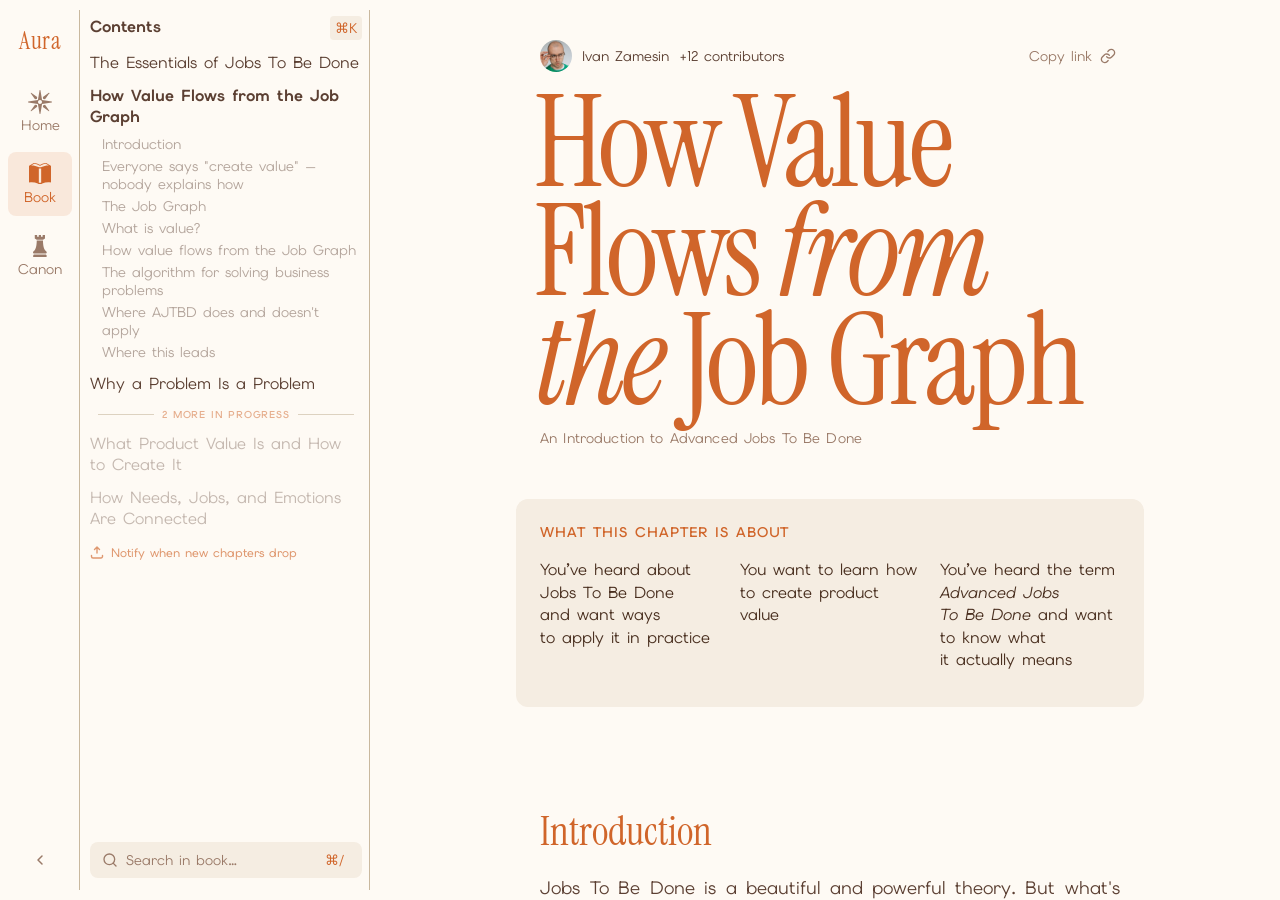
==== aura/index.html @ f75417fb "upd" ====
<!DOCTYPE HTML>
<html lang="en">
<head>
	<meta charset="utf-8">
	<meta name="viewport" content="width=device-width, initial-scale=1.0">
	<link rel="stylesheet" href="main.css">
	<link rel="stylesheet" href="media.css">
	<title>How Value Flows from the Job Graph – AURA</title>
	<meta property="og:type" content="website" />
	<meta property="og:site_name" content="AURA" />
	<meta property="og:title" content="AURA" />
	<meta property="og:image" content="opengraph.png" />
	<link rel="icon" type="image/png" href="favicon.png">
</head>

<body>

<div class="book__wrapper">
	<div id="navbar-mount"></div>
	<div id="contents-mount"></div>

	<div class="chapter">
		<div class="chapter-cover" id="chapter-top">
			<div class="chapter-cover__body">
				<div class="chapter-cover__meta">
					<div class="chapter-cover__author">
						<img src="ivan.jpeg" alt="Ivan Zamesin">
						<span class="author-name">Ivan Zamesin</span>
						<span class="contributors" id="contributors-toggle">+12 contributors</span>
					</div>
					<a class="share">Copy link <svg width="24" height="24" viewBox="0 0 24 24" fill="none" xmlns="http://www.w3.org/2000/svg"><path d="M10 13C10.4295 13.5741 10.9774 14.0491 11.6066 14.3929C12.2357 14.7367 12.9315 14.9411 13.6467 14.9923C14.3618 15.0435 15.0796 14.9403 15.7513 14.6897C16.4231 14.4392 17.0331 14.047 17.54 13.54L20.54 10.54C21.4508 9.59695 21.9548 8.33394 21.9434 7.02296C21.932 5.71198 21.4061 4.45791 20.4791 3.53087C19.5521 2.60383 18.298 2.07799 16.987 2.0666C15.676 2.0552 14.413 2.55918 13.47 3.46997L11.75 5.17997" stroke="currentColor" stroke-width="2" stroke-linecap="round" stroke-linejoin="round"/><path d="M14.0002 11C13.5707 10.4259 13.0228 9.9508 12.3936 9.60704C11.7645 9.26328 11.0687 9.05886 10.3535 9.00765C9.63841 8.95643 8.92061 9.05961 8.24885 9.3102C7.5771 9.56079 6.96709 9.95291 6.4602 10.46L3.4602 13.46C2.54941 14.403 2.04544 15.666 2.05683 16.977C2.06822 18.288 2.59407 19.542 3.52111 20.4691C4.44815 21.3961 5.70221 21.922 7.01319 21.9334C8.32418 21.9447 9.58719 21.4408 10.5302 20.53L12.2402 18.82" stroke="currentColor" stroke-width="2" stroke-linecap="round" stroke-linejoin="round"/></svg></a>
				</div>

				<!-- Блок с авторами -->
				<div class="contributors-block" id="contributors-block">
					<div class="contributor"><img src="icons/av.svg" alt="Contributor"><p>Alex Smith</p></div>
					<div class="contributor"><img src="icons/av.svg" alt="Contributor"><p>Maria Garcia</p></div>
					<div class="contributor"><img src="icons/av.svg" alt="Contributor"><p>John Chen</p></div>
					<div class="contributor"><img src="icons/av.svg" alt="Contributor"><p>Elena Volkov</p></div>
					<div class="contributor"><img src="icons/av.svg" alt="Contributor"><p>Sara Johnson</p></div>
					<div class="contributor"><img src="icons/av.svg" alt="Contributor"><p>Marco Rossi</p></div>
					<div class="contributor"><img src="icons/av.svg" alt="Contributor"><p>Yuki Tanaka</p></div>
					<div class="contributor"><img src="icons/av.svg" alt="Contributor"><p>Emma Wilson</p></div>
					<div class="contributor"><img src="icons/av.svg" alt="Contributor"><p>Lucas Silva</p></div>
					<div class="contributor"><img src="icons/av.svg" alt="Contributor"><p>Sophia Mueller</p></div>
					<div class="contributor"><img src="icons/av.svg" alt="Contributor"><p>James Park</p></div>
					<div class="contributor"><img src="icons/av.svg" alt="Contributor"><p>Lisa Anderson</p></div>
				</div>

				<div class="chapter-cover__titles">
					<h2>How Value Flows <em>from</em> <em>the</em> Job Graph</h2>
					<p class="chapter-cover__kicker">An Introduction to Advanced Jobs To Be Done</p>
				</div>

				<div class="chapter-cover__about">
					<p class="chapter-cover__about-label">What this chapter is about</p>
					<ul>
						<li>You’ve heard about Jobs To Be Done and want ways to apply it in practice</li>
						<li>You want to learn how to create product value</li>
						<li>You’ve heard the term <em>Advanced Jobs To Be Done</em> and want to know what it actually means</li>
					</ul>
				</div>
			</div>

		</div>

		<div class="text-column" id="introduction">
			<h3>Introduction</h3>

			<p>Jobs To Be Done is a beautiful and powerful theory. But what's the point of theory if it doesn't help you make better decisions?</p>

			<p>The goal of Advanced Jobs To Be Done (AJTBD) is to give you <strong>algorithms</strong> for solving the business problems product teams actually face — and to answer the questions that come up when you launch and grow a product.</p>

			<p>AJTBD is a practical extension of JTBD. To get from "JTBD is a beautiful idea" to "JTBD that solves business problems," I spent five years searching for answers to <em>what is product value, and how do you create it?</em> and <em>how do you make strategic decisions?</em> I had to connect needs to goals to emotions, account for the brain's predictive function, develop a methodology for interviews and research, and tie all of it back to the problems a product team needs to solve every week.</p>

			<p>In this chapter you'll meet the foundational principles of AJTBD. You'll learn that <strong>product value is the ability to perform a customer's Jobs more energy-efficiently</strong>; you'll meet a new unit of analysis — the <strong>Job Graph</strong>; you'll see how the Job Graph generates algorithms for solving business problems; and you'll see where AJTBD does and doesn't apply.</p>
		</div>

		<div class="text-column" id="everyone-says">
			<h3>Everyone says "create value" — nobody explains how</h3>

			<p>In the previous chapter we established that <span class="medium">a Job is the root cause of any human action or purchase</span>, and that Jobs are the <em>expected outcomes</em> the brain formulates to satisfy needs. So in segmentation, and in any product decision, we have to account for the customer's Jobs.</p>

			<p>But knowing the Jobs isn't enough. We have to offer the customer something that makes them choose our product over a competitor's.</p>

			<p>Needs are the root cause of all action, but most people don't consciously notice them. The brain formulates goals to satisfy needs, and the goals are at least somewhat conscious. <code>Goals = Jobs in AJTBD.</code> But we still don't know how to make the customer pick <em>our</em> product. Presumably, <strong>value</strong> plays an important role in that choice.</p>

			<p>But the overwhelming majority of product builders have no operational understanding of how to create value, and that creates a low-grade frustration around the whole question.</p>

			<p>Most people don't actually know the cause-and-effect chain that leads to a purchase. <strong>AJTBD describes that chain end-to-end and gives an algorithm for creating value.</strong></p>

			<blockquote class="skeptic">
				<p>Hold on. 'Create value' is the most overused phrase in product. Every PM book repeats it like a mantra and then describes nothing. Why should I believe AJTBD has a real answer?</p>
			</blockquote>

			<p>Fair. The proof is in the algorithm — by the end of this chapter you'll have one. If it doesn't help you make a single concrete decision differently than you would today, throw the book at the wall.</p>
		</div>

		<div class="text-column" id="job-graph">
			<h3>The Job Graph</h3>

			<p class="medium">The Job Graph is the hierarchy of Jobs a person performs in order to satisfy their needs.</p>

			<p>The Job Graph is the second unit of analysis in AJTBD (the first is the Job itself) and it is one of the main differences from classical JTBD.</p>

			<p>A quick note: "graph" is a math term, not a noble title.</p>

			<p>From understanding and reshaping the Job Graph, you derive value, product strategy, and the algorithms for solving business problems: which segment to launch a new product into, how to grow conversion to payment, how to retain and reactivate customers, how to grow average revenue per user, how to escape direct competition, how to build disruptive products, and so on.</p>

			<p>If you take any sufficiently complex Job, you'll find that to perform it — if the person decides to do everything themselves — they have to perform a number of <em>sub-Jobs</em>. They can't <em>not</em> choose where to fly, buy tickets, book a hotel, and actually take the trip. AJTBD calls these "Jobs at a lower level." They're performed <em>in order to</em> perform a "Job at a higher level."</p>

			<p>The Job Graph can have many levels of nesting.</p>

			<p>I use the term "graph" because Jobs often have many-to-many relationships. The Job <em>"hire a competent leader"</em> may be performed by a CEO in order to perform several higher-level Jobs at once: <em>"keep my strong people"</em>, <em>"grow sales"</em>, and <em>"take some load off me."</em></p>

			<p>A real customer's Job Graph is determined by two things:</p>

			<ol>
				<li>The structure of the Job Graph that the <em>creators of the solution</em> baked into it.</li>
				<li>The customer's <em>choice</em> of which solution to use to perform the Job.</li>
			</ol>

			<p>These two principles of how Job Graphs form are what value and strategy flow from. We'll come back to them throughout this chapter.</p>

			<p>If for the same Job <em>"have a relaxing beach vacation"</em> the customer had picked the solution <em>"tour operator"</em> instead of <em>"do everything myself"</em>, they would have to perform a completely different set of lower-level Jobs.</p>

			<p>If you tried to map the graph of <em>all</em> the Jobs of one person, you'd lose count after a few hundred. But — good news — <strong>you don't need to know the full Job Graph of a person, and you certainly don't need the full graph of all people.</strong> At any given moment, to solve your specific business problem, you only need a small slice of the graph.</p>

			<p>AJTBD gives an algorithm for figuring out <em>which</em> slice to study for which business problem.</p>

			<p>Suppose you're building a new residential development for a real-estate developer. It makes no sense to study every Job of every person on Earth. From the entire Job Graph, what's actually valuable is the <strong>critical sequence</strong> of Jobs around buying, renovating, and moving into an apartment — for your focus segments only.</p>
		</div>

		<div class="text-column" id="what-is-value">
			<h3>What is value?</h3>

			<p><em>"What is product value, and how do I create it?"</em> is one of the most important questions any product builder must be able to answer. Two years ago I realized I didn't have a good answer — and that the books I'd read on product management, economics, and behavioral psychology didn't either. So I had to do my own research.</p>

			<p>Economics textbooks claim that <code>value = benefit – cost</code>.</p>

			<blockquote class="science">
			  <p>"The brain's primary job is to predict and manage the body's metabolic resources. Perception, emotion, and action are all consequences of that predictive energy management."</p>
			  <p class="science-name">Lisa Feldman Barrett, Seven and a Half Lessons About the Brain, 2020.</p>
			</blockquote>

			<p>If Barrett is right, the brain is, above all else, a <strong>resource manager</strong>. It manages water, oxygen, glucose, fats, minerals, neurotransmitters — and it manages them like an investor: it spends X units of energy now in expectation of getting 3X in return — for instance:</p>

			<div class="flow" role="figure" aria-label="Investment to return flow">
			  <div class="flow-step">
			    <span class="flow-label">Investment</span>
			    <span>I'll figure out Advanced Jobs To Be Done</span>
			  </div>
			  <div class="flow-arrow" aria-hidden="true">→</div>
			  <div class="flow-step">
			    <span class="flow-label">Payoff</span>
			    <span>I'll solve harder problems and earn a promotion</span>
			  </div>
			  <div class="flow-arrow" aria-hidden="true">→</div>
			  <div class="flow-step">
			    <span class="flow-label">Return</span>
			    <span>I'll feel financially safer and live better</span>
			  </div>
			</div>

			<p>The brain spends energy in order to <strong>satisfy needs and perform the Jobs it has set itself</strong>.</p>

			<p>So suppose a person has a Job — a goal the brain has formulated to satisfy a need. They learn about the solutions available for performing that Job. <strong>If we are among those solutions, and if we look like the best investment — the most energy-efficient choice — they will pick us over the competition.</strong></p>

			<p><strong>Value is performing the customer's Jobs more energy-efficiently than the alternatives.</strong></p>

			<p>In other words, <em>"value"</em> is the proposition: we will perform your Job for fewer of your resources (money, time, effort) and deliver more in return (the Job done better, or more Jobs done, or your needs more fully met, or you feeling calmer, more satisfied, more delighted) — better than the competition.</p>

			<p>But the formula <code>value = benefit – cost</code> doesn't explain two important phenomena: <strong>the existence of "problems"</strong> and <strong>the surprise we feel when something is genuinely valuable.</strong></p>

			<p>Suppose a CMO performs the Job <em>"bring in leads at target cost and conversion"</em> using the solution <em>"marketing agency X"</em>. They've worked together for years and never thought twice about it. Recently, though, the leads have started to drop in quality. When the CMO notices, they're surprised (<em>there were no problems for years</em>) and angry (<em>I have targets to hit</em>). That's a <em>"problem."</em> The CMO is getting less value because they're paying the same money for less benefit.</p>

			<p>But a problem is more than just less value. <strong>A problem is a signal that the brain's predictive model was wrong.</strong> Our brains constantly <em>predict first, then simulate, then compare the prediction to actual sensory information</em>. A problem is the gap between what the brain expected and what actually happened.</p>

			<p>A thesis we'll come back to repeatedly: <strong>expectations (often unconscious) play a critical role in how the brain assesses the value of a particular solution.</strong></p>

			<p>I believe the formula for value must account for expectations. I just don't yet know how to formalize that.</p>
		</div>

		<div class="text-column" id="value-flows">
			<h3>How value flows from the Job Graph</h3>

			<p>Knowing that <code>value = "performing Jobs more energy-efficiently"</code> doesn't, by itself, do anything for you. You need a <strong>repeatable algorithm</strong> for creating value.</p>

			<p><strong>If you overlay the brain's drive toward energy-efficiency onto the Job Graph, it turns out that ABSOLUTELY EVERY successful product decision ever made can be explained as the optimization of a Job Graph.</strong></p>

			<p><strong>Even simpler: value is created by transforming and simplifying the Job Graph.</strong></p>

			<p>The example below tells one story — <em>how American gas stations slowly evolved from "a place to fill up" into "a place to refuel a road trip."</em> Each frame is one mechanic of value creation applied on top of the previous Job Graph.</p>

			<div class="scroll-section" id="scrollSection">
			  <div class="scroll-images" id="imagePanel">
			    <div class="scroll-image active" data-index="0">
			      <img src="img/5_1.png">
			      <div class="img-label">Aviasales competes on finding tickets, not selling them.</div>
			    </div>
			    <div class="scroll-image" data-index="1">
			       <img src="img/5_2.png">
			      <div class="img-label">Domklik becomes a lead funnel for mortgages</div>
			    </div>
			    <div class="scroll-image" data-index="2">
			       <img src="img/5_3.png">
			      <div class="img-label">LiFT kills lower-level Jobs for executives and serves the higher Job "run my personal brand."</div>
			    </div>
			    <div class="scroll-image" data-index="3">
			       <img src="img/5_4.png">
			      <div class="img-label">Yandex Taxi expands from Economy upward, each new tier a neighboring segment whose Job Graph differs in a few lower-level Jobs.</div>
			    </div>
			  			    <div class="scroll-image--mobile active" data-index="0">
			      <img src="img/5_1.png" alt="">
			    </div>
			    <div class="scroll-image--mobile" data-index="1">
			      <img src="img/5_2.png" alt="">
			    </div>
			    <div class="scroll-image--mobile" data-index="2">
			      <img src="img/5_3.png" alt="">
			    </div>
			    <div class="scroll-image--mobile" data-index="3">
			      <img src="img/5_4.png" alt="">
			    </div>
			  </div>

			  <div class="scroll-cards" id="cardsPanel">
			    <div class="scroll-card" data-img="0">
			      <div class="card-inner">
			        <p class="card-body">Aviasales (the Russian flight-search aggregator; closest US analog: <strong>Kayak / Skyscanner</strong>) doesn't compete with sites that <em>sell</em> tickets. It performs the <em>previous</em> Job: <em>"find the cheapest, most convenient tickets."</em> Its business model lets it find cheaper tickets and offer wider supply than any individual ticket-selling site can.</p>
			      </div>
			    </div>
			    <div class="scroll-card" data-img="1">
			      <div class="card-inner">
			        <p class="card-body"><strong>Sberbank</strong> (the Russian Chase-equivalent in scale; US analog: <strong>Chase / Wells Fargo</strong>) launched <strong>Domklik</strong> as a solution for the <em>previous</em> Jobs of people who buy apartments. Because some buyers now run mortgage calculations, search for apartments, and submit loan applications inside Domklik, Sberbank effectively built a lead funnel into its core mortgage product.</p>
			      </div>
			    </div>
			    <div class="scroll-card" data-img="2">
			      <div class="card-inner">
			        <p class="card-body"><strong>Anastasia Gusenstova</strong>, founder of LiFT — a personal-brand consultancy in Russia (think <strong>a high-touch version of Brand Builders Group or Wasserman</strong>) — found a segment of senior executives willing to pay 450,000 rubles/month (~$5,000) for personal-brand work, where the <em>core value</em> is "do everything for me." Instead of offering a list of services, LiFT killed most of the lower-level Jobs and effectively climbed to the higher-level Job for these executives: <em>"run my personal brand."</em></p>
			      </div>
			    </div>
			    <div class="scroll-card" data-img="3">
			      <div class="card-inner">
			        <p class="card-body"><strong>Yandex Taxi</strong> (Russia's Uber) started with the <em>Economy</em> tier for less affluent, less demanding customers. Over time it added neighboring segments — higher income, higher comfort and status requirements — by introducing tiers all the way up to <em>Business</em> and <em>Elite</em>. Each addition is a slide into a neighboring segment whose Job Graph differs from the previous one in just a few lower-level Jobs.</p>
			      </div>
			    </div>
			  </div>
			</div>

			<p>Imagine our hero is driving from New York to Boston. They didn't sleep well and want a coffee to stay alert. They want a full tank so they don't have to think about fuel for the next seven hours of driving. These are lower-level Jobs in service of the higher-level Job <em>"get to Boston safely."</em></p>

			<p>They pull into their usual Shell station. Their brain has automatically and unconsciously predicted the value, the cost, the benefit, the sub-Jobs they'll have to perform.</p>

			<p>Pull in. <strong>There's no fuel.</strong> That's a <em>"problem."</em></p>

			<p>Let's break down what a "problem" actually is:</p>

			<ol>
			  <li>The Job isn't getting done, and the person feels negative emotions because they spent time and effort and got nothing.</li>
			  <li>They feel a <strong>dopamine dip</strong> because their predictive model was wrong.</li>
			  <li>They now have to perform <strong>extra Jobs</strong> to complete the higher-level Job. I call these <em>"Tax Jobs."</em></li>
			</ol>

			<p>The first value mechanic I want to introduce is <strong>"fix problems."</strong> We all intuitively understand this one, but now you can see <em>why</em> it's valuable: fixing a problem removes the negative emotions caused by an unfinished Job, removes the dopamine dip, and removes the Tax Jobs the customer would otherwise have to perform.</p>

			<p>Now let's understand why coffee shops appeared at gas stations. Our hero wants both fuel and coffee. With the old solutions, they had to drive to two different places.</p>

			<p>But if you find a way to make <strong>two of a person's Jobs</strong> be performed for <strong>less total investment</strong>, the person may consider your solution as an alternative to the two old ones. We're summing the benefits and reducing the cost across both Jobs.</p>

			<p>Now meet the mechanic behind <em>"simplifying"</em> a product. If you find a way to perform the same higher-level Job with <strong>fewer lower-level Jobs</strong> — that is, you "kill" some Jobs — then when the person discovers and tries the new simplified solution, they'll be <strong>pleasantly surprised</strong>. Their predictive model returns a <em>positive prediction error</em>: they thought it would be straightforward, and it turned out easier. Positive emotions plus a dopamine spike give you a satisfaction lift and an increase in the probability they'll use your product again.</p>

			<p>As you can see, a <em>problem</em> is directly tied to the Job Graph, the brain's predictive model, and the emotions that signal an important Job is unfinished or being done badly.</p>

			<p><strong>"Simpler", "easier", "more convenient" — these are ALWAYS the killing of Jobs.</strong></p>

			<p>This gives us the following algorithm for creating value:</p>

			<div class="flow flow--algorithm" role="figure" aria-label="Algorithm for creating value">
			  <div class="flow-step">
			    <span class="flow-label">Step 1</span>
			    <span><strong>Study the Job Graphs</strong> of your focus segments with their current solutions — including the problems they hit and the expectations they hold.</span>
			  </div>
			  <div class="flow-arrow" aria-hidden="true">→</div>
			  <div class="flow-step">
			    <span class="flow-label">Step 2</span>
			    <span><strong>Generate hypotheses</strong> for which value mechanics you can apply on top of those graphs.</span>
			  </div>
			  <div class="flow-arrow" aria-hidden="true">→</div>
			  <div class="flow-step flow-step--ranked">
			    <span class="flow-label">Step 3</span>
			    <span><strong>Rank those mechanics</strong> by:</span>
			    <ul class="flow-sublist">
			      <li>higher levels in the graph</li>
			      <li>Jobs in the critical sequence</li>
			      <li>Jobs in the critical sequence that are performed worst, or where you see the largest customer drop-off</li>
			    </ul>
			  </div>
			</div>

			<p>I currently see more than 20 mechanics for value creation, including:</p>

			<p><strong>Base mechanics:</strong></p>

			<ul>
			  <li>Start performing a Job that wasn't being performed at all</li>
			  <li>Fix problems</li>
			  <li>Perform more Jobs with one solution</li>
			  <li>Kill Jobs</li>
			  <li>Reduce delays between performing Jobs</li>
			  <li>Lower the cost without killing the Job (cheaper)</li>
			</ul>

			<p><strong>Composite mechanics:</strong></p>

			<ul>
			  <li>Climb to the next-higher Job</li>
			  <li>Take the Job off the person entirely</li>
			  <li>Split the benefit and deliver part of it earlier</li>
			  <li>And many others</li>
			</ul>

			<p><strong>The master mechanic of value creation is killing Jobs — it sits at the root of many (if not all) of the others.</strong></p>

			<p>Of course, value also includes "make it cheaper" or "give more benefit." Those are mechanics too.</p>

			<p>The baseline quality is: <strong>hit the brain's prediction of the graph, the costs, and the benefits.</strong></p>

			<p>If the resulting Job Graph the person walks through is <em>simpler</em>, the investment <em>smaller</em>, the benefit <em>larger</em> relative to expectations — they say <em>"wow"</em>, feel positive emotions, and the brain rewards itself with dopamine.</p>

			<p>If the resulting graph is <em>more complex</em>, the investment <em>larger</em>, the benefit <em>smaller</em> relative to expectations — they feel negative emotions, call it a <em>"bad experience"</em>, and feel a dopamine dip below baseline, which is unpleasant.</p>

			<blockquote class="skeptic">
			  <p>OK but isn't this just 'understand your customer and make their life easier'? Every UX person already says that. What's actually new here?</p>
			</blockquote>

			<p>What's new is the <em>unit of analysis</em>. UX talks about <strong>flows and screens</strong>; AJTBD talks about <strong>Jobs and graphs</strong>. A flow is a recording of one person doing one thing on one product. A graph is the <em>space</em> of Jobs across solutions, in which your product is one node and your competitors are others. You can't see the move <em>"climb a level"</em> on a flow — there's no level in a flow, just steps. You can only see it on a graph. Most of the strategic moves in this book are invisible on a flow.</p>
		</div>

		<div class="text-column" id="algorithm">
			<h3>The algorithm for solving business problems</h3>

			<p>Business problems are solved by an algorithm of <strong>applying value mechanics to the Job Graphs of specific segments</strong>. The algorithm is closely related to the value-creation algorithm above.</p>

			<p>The same energy-optimization principle, <strong>applied at higher levels of the graph</strong> and <strong>across segments grouped by higher-level Jobs</strong>, gives us strategic decisions.</p>

			<p>Have you ever thought about what, exactly, you find in <em>discovery</em>?</p>

			<p>You find <strong>opportunities to create value for customers</strong> while simultaneously <strong>solving your own business problems</strong>, for <strong>segments of people grouped by their Jobs</strong>, by applying <strong>one of the mechanics</strong> on top of their Job Graphs.</p>

			<p>Qualitative (customer-development) and quantitative methods are tools to gather information about Job-based segments and their graphs — and the opportunities to apply mechanics on them.</p>

			<p>Different business problems call for different mechanics. I currently see about <strong>50 mechanics for solving business problems</strong>.</p>

			<p>Depending on the active business problem — find a segment, escape competition, grow market share, enter a new market, reduce churn, increase reactivation, grow ARPU, etc. — and depending on the structure of the graph and the customer's behavior in it, you choose <strong>which slices of which graphs you compete for</strong>. <strong>That choice is product strategy.</strong></p>

			<p>Let's look at examples of strategic moves real products have made.</p>

			<div class="scroll-section" id="scrollSection">
			  <div class="scroll-images" id="imagePanel">
			    <div class="scroll-image active" data-index="0">
			      <img src="img/4_1.png">
			    </div>
			    <div class="scroll-image" data-index="1">
			       <img src="img/4_2.png">
			    </div>
			    <div class="scroll-image" data-index="2">
			       <img src="img/4_3.png">
			    </div>
			    <div class="scroll-image" data-index="3">
			       <img src="img/4_4.png">
			    </div>
			    <div class="scroll-image" data-index="4">
			       <img src="img/4_5.png">
			    </div>
			    <div class="scroll-image" data-index="5">
			       <img src="img/4_6.png">
			    </div>
			    <div class="scroll-image" data-index="6">
			       <img src="img/4_7.png">
			    </div>
			    <div class="scroll-image" data-index="7">
			       <img src="img/4_8.png">
			    </div>
			  			    <div class="scroll-image--mobile active" data-index="0">
			      <img src="img/4_1.png" alt="">
			    </div>
			    <div class="scroll-image--mobile" data-index="1">
			      <img src="img/4_2.png" alt="">
			    </div>
			    <div class="scroll-image--mobile" data-index="2">
			      <img src="img/4_3.png" alt="">
			    </div>
			    <div class="scroll-image--mobile" data-index="3">
			      <img src="img/4_4.png" alt="">
			    </div>
			    <div class="scroll-image--mobile" data-index="4">
			      <img src="img/4_5.png" alt="">
			    </div>
			    <div class="scroll-image--mobile" data-index="5">
			      <img src="img/4_6.png" alt="">
			    </div>
			    <div class="scroll-image--mobile" data-index="6">
			      <img src="img/4_7.png" alt="">
			    </div>
			    <div class="scroll-image--mobile" data-index="7">
			      <img src="img/4_8.png" alt="">
			    </div>
			  </div>

			  <div class="scroll-cards" id="cardsPanel">
			    <div class="scroll-card" data-img="0">
			      <div class="card-inner">
			        <p class="card-body">How the simplest gas stations — the ones that thirty years ago performed a single Job, "fill the car with fuel" — turned into roadside supermarkets with good coffee and food. All of it grew out of the customer's Job Graph.</p>
			      </div>
			    </div>
			    <div class="scroll-card" data-img="1">
			      <div class="card-inner">
			        <p class="card-body">Imagine our hero wants to drive from New York to Boston. They want a coffee. They need a full tank. These are lower-level Jobs to the higher-level Job "get to Boston safely."</p>
			      </div>
			    </div>
			    <div class="scroll-card" data-img="2">
			      <div class="card-inner">
			        <p class="card-body">Our hero plans to pull into their usual Shell. Their brain has already predicted the value, the cost, the benefit, and which sub-Jobs they'll perform — automatically and unconsciously, in advance.</p>
			      </div>
			    </div>
			    <div class="scroll-card" data-img="3">
			      <div class="card-inner">
			        <p class="card-body">They pull in. There's no fuel. That's a "problem." Negative emotions plus the Tax Jobs the customer is now forced to perform.</p>
			      </div>
			    </div>
			    <div class="scroll-card" data-img="4">
			      <div class="card-inner">
			        <p class="card-body">The first value mechanic — fix problems. Removes the negative emotions, the dopamine dip, and the Tax Jobs that follow when an expected Job fails.</p>
			      </div>
			    </div>
			    <div class="scroll-card" data-img="5">
			      <div class="card-inner">
			        <p class="card-body">Why coffee shops appeared at gas stations — performing several customer Jobs with one solution.</p>
			      </div>
			    </div>
			    <div class="scroll-card" data-img="6">
			      <div class="card-inner">
			        <p class="card-body">If two of a person's Jobs are performed for less total investment, the new solution becomes a viable alternative to the two old ones.</p>
			      </div>
			    </div>
			    <div class="scroll-card" data-img="7">
			      <div class="card-inner">
			        <p class="card-body">Simplifying a product by killing Jobs creates a positive prediction error in the customer's brain and lifts satisfaction.</p>
			      </div>
			    </div>
			  </div>
			</div>

			<p>I currently count more than 50 mechanics for solving business problems. You'll meet all of them later in this book or in my training.</p>

			<p>Teams usually make one of two mistakes when solving a business problem:</p>

			<ul>
			  <li>They generate solution hypotheses <strong>without research</strong> and run off to validate them</li>
			  <li>Or they start with research <strong>without a clear hypothesis</strong> about who they're talking to and about what — just hoping the research will surface something useful</li>
			</ul>

			<p>The algorithm AJTBD proposes:</p>

			<ol>
			  <li><strong>Pick the business problem with the highest ROI</strong> — the actual point of growth. You find growth points either through unit economics or through awareness of where you can create value in the market.</li>

			  <li><strong>Hypothesize the Job Graphs</strong> of different segments and sub-segments — expert guess.</li>

			  <li><strong>From that expert list of segments and graphs, hypothesize which mechanics</strong> could plausibly solve your business problem.</li>

			  <li><strong>Run research</strong> — qualitative interviews, expert interviews, quantitative studies, competitive analysis — to find out which of the mechanics from step 3 actually apply.</li>

			  <li><strong>Generate hypotheses</strong> for which mechanics to apply, based on what the research uncovered.</li>
			</ol>

			<p><strong>Innovation is nothing more than the application of one or more value mechanics and product-strategy mechanics — and that is an algorithm.</strong></p>

			<p>iPhone, Google, Domklik, Aviasales — all of these products are effective and continuously increase value because they apply several strategic mechanics derived from their customers' Job Graphs.</p>
		</div>

		<div class="text-column" id="where-applies">
			<h3>Where AJTBD does and doesn't apply</h3>

			<p>Because the main tools for studying Jobs and Job Graphs are interviews and surveys, <strong>if a person doesn't consciously know something, we can't reliably surface it</strong> — and therefore we can't reliably hypothesize solutions to business problems whose Jobs sit in the unconscious.</p>

			<p>People are unaware of large parts of their own behavior and motivation. For unconscious needs — like the need for <strong>status</strong> — it's pointless to ask <em>"why did you do that?"</em>; worse, it's <strong>dangerous</strong>, because what you'll get back is a confident-sounding rationalization that has nothing to do with the real driver.</p>

			<p>Examples of products and Jobs where AJTBD has limited reach:</p>

			<ul>
				<li>Addictive products and behavior: as far as I can tell, AJTBD doesn't apply to products driven by strong dopaminergic loops — social networks, porn, gambling, alcohol, drugs — and doesn't describe how decisions about those products are made.</li>
				<li>Trauma-driven behavior: psychological trauma can drive irrational action — harming one's own health, relationships, work — in ways AJTBD interviews can't surface.</li>
				<li>Deep creative motivation: I haven't yet studied the decision principles of people at the developmental stage where creative self-realization becomes the dominant force.</li>
				<li>Status, reproduction, and other strong unconscious needs: I don't yet understand how AJTBD describes the brain's decision-making for strong needs the person doesn't consciously notice.</li>
			</ul>

			<p>You'll learn more about unconscious behavior and false rationalization in the upcoming chapter on Needs.</p>
		</div>

		<div class="text-column" id="where-this-leads">
			<h3>Where this leads</h3>

			<p>You now have one of the central insights of AJTBD: <strong>value is what happens when you transform a customer's Job Graph in a direction the brain notices as more energy-efficient than the alternatives.</strong></p>

			<p>In the next chapter we'll go one level deeper and ask: <em>what, exactly, is a Job?</em> Because in everyday English the word "job" is loose — <em>"my job is to grow conversion"</em>, <em>"the customer's job is to find an apartment"</em>, <em>"the brain's job is to predict"</em> — and that looseness silently breaks the algorithm. We'll fix it with a specific eight-element structure, and the rest of the book will rest on it.</p>

			<blockquote class="skeptic">
				<p>Fine. I'll buy the Job Graph idea long enough to see what you do with it. But the moment one of these mechanics fails to predict a real product I know, I'm bringing it up. Bring it up. Most of the corrections to this methodology came from someone naming a product I hadn't accounted for.</p>
			</blockquote>
		</div>


		<!-- Next chapter — not available in demo -->
		<div class="chapter-cover chapter-cover--next" id="next-chapter">
			<div class="chapter-cover__body">
				<div class="chapter-cover__titles">
					<h2>Why <em>a</em> Problem <em>is</em> <em>a</em> Problem</h2>
					<p class="chapter-cover__kicker">Inside the customer's brain when a Job fails</p>
				</div>

				<div class="chapter-cover__about">
					<p class="chapter-cover__about-label">What this chapter is about</p>
					<ul>
						<li>What happens in the mind and psyche when a problem arises</li>
						<li>How AJTBD describes a problem through the lens of Job awareness</li>
						<li>Why a customer problem is both a problem and an opportunity for the business</li>
					</ul>
				</div>

				<p class="chapter-cover__demo-note">This chapter isn't available in the demo version.</p>
			</div>
		</div>
	</div>
</div>

<!-- Оверлей для мобильного drawer -->
<div class="mobile-overlay" id="mobile-overlay"></div>

<!-- Search overlay — replaces .chapter when active -->
<div class="search-overlay" id="search-overlay" aria-hidden="true">
	<button class="search-overlay__dismiss" id="search-overlay-close" aria-label="Close search">
		<svg width="14" height="14" viewBox="0 0 14 14" fill="none" xmlns="http://www.w3.org/2000/svg">
			<path d="M1 1L13 13M13 1L1 13" stroke="currentColor" stroke-width="1.5" stroke-linecap="round"/>
		</svg>
	</button>

	<div class="search-overlay__body">
		<!-- Empty / initial state -->
		<div class="sr-empty" id="so-empty">
			<p class="sr-empty__title" id="so-empty-title">Search across all chapters</p>
			<p class="sr-empty__hint">Results appear as you type. Try: <span class="sr-chip" data-query="value">value</span>, <span class="sr-chip" data-query="Job Graph">Job Graph</span>, <span class="sr-chip" data-query="problem">problem</span>, <span class="sr-chip" data-query="energy">energy</span></p>
			<div class="sr-demo-label" id="so-demo-label">Results</div>
			<div class="sr-demo" id="so-demo">
				<a class="sr-card sr-card--demo" href="#what-is-value">
					<span class="sr-card__title">What is value?</span>
					<span class="sr-card__excerpt">…<mark>Value</mark> is performing the customer's Jobs more energy-efficiently than the alternatives. In other words, "<mark>value</mark>" is the proposition: we will perform your Job for fewer of your resources and deliver more in return…</span>
				</a>
				<a class="sr-card sr-card--demo" href="#value-flows">
					<span class="sr-card__title">How <mark>value</mark> flows from the Job Graph</span>
					<span class="sr-card__excerpt">…Even simpler: <mark>value</mark> is created by transforming and simplifying the Job Graph. ABSOLUTELY EVERY successful product decision ever made can be explained as the optimization of a Job Graph…</span>
				</a>
				<a class="sr-card sr-card--demo" href="#introduction">
					<span class="sr-card__title">Introduction</span>
					<span class="sr-card__excerpt">…The goal of Advanced Jobs To Be Done is to give you algorithms for solving the business problems product teams actually face…</span>
				</a>
				<a class="sr-card sr-card--demo" href="#algorithm">
					<span class="sr-card__title">The algorithm for solving business problems</span>
					<span class="sr-card__excerpt">…Business problems are solved by applying <mark>value</mark> mechanics to the Job Graphs of specific segments. That choice — which slices of which graphs you compete for — is product strategy…</span>
				</a>
				<a class="sr-card sr-card--demo" href="#everyone-says">
					<span class="sr-card__title">Everyone says "create value" — nobody explains how</span>
					<span class="sr-card__excerpt">…The overwhelming majority of product builders have no operational understanding of how to create <mark>value</mark>…</span>
				</a>
				<a class="sr-card sr-card--demo" href="#job-graph">
					<span class="sr-card__title">The Job Graph</span>
					<span class="sr-card__excerpt">…From understanding and reshaping the Job Graph, you derive <mark>value</mark>, product strategy, and the algorithms for solving business problems…</span>
				</a>
				<a class="sr-card sr-card--demo" href="#where-this-leads">
					<span class="sr-card__title">Where this leads</span>
					<span class="sr-card__excerpt">…<mark>Value</mark> is what happens when you transform a customer's Job Graph in a direction the brain notices as more energy-efficient than the alternatives…</span>
				</a>
				<a class="sr-card sr-card--wip sr-card--demo" href="#">
					<span class="sr-card__wip">In progress</span>
					<span class="sr-card__title">What Product <mark>Value</mark> Is and How to Create It</span>
					<span class="sr-card__excerpt">…This chapter explores the full mechanics of product <mark>value</mark> creation, connecting needs, Jobs, and outcomes into a unified framework…</span>
				</a>
			</div>
		</div>

		<!-- No results state -->
		<div class="sr-empty" id="so-no-results" style="display:none">
			<p class="sr-empty__title">No results for "<span id="so-no-q"></span>"</p>
			<p class="sr-empty__hint">Try a different word, or check the spelling.</p>
		</div>

		<!-- Live results -->
		<div id="so-results" style="display:none">
			<p class="sr-count" id="so-count"></p>
			<div id="so-items" class="sr-demo"></div>
		</div>
	</div>
</div>

<script>window.AURA_ACTIVE_NAV = 'nav-book';</script>
<script src="js/main.js"></script>
<script src="js/cards.js"></script>
<script src="js/drawer.js"></script>
<script src="js/parallax.js"></script>
<script src="js/search-overlay.js"></script>
<script src="js/loader.js"></script>

</body>
</html>
---- aura/main.css ----
/* ═══════════════════════════════════════════════════════════
   1. FONTS
═══════════════════════════════════════════════════════════ */

@font-face {
  font-family: 'Instrument Serif';
  src: url('fonts/InstrumentSerif-Regular.ttf') format('truetype');
  font-weight: 400;
  font-style: normal;
  font-display: swap;
}

@font-face {
  font-family: 'Instrument Serif';
  src: url('fonts/InstrumentSerif-Italic.ttf') format('truetype');
  font-weight: 400;
  font-style: italic;
  font-display: swap;
}

@font-face {
  font-family: 'Elms Sans';
  src: url('fonts/ElmsSans-VariableFont_wght.ttf') format('truetype');
  font-weight: 100 900;
  font-style: normal;
  font-display: swap;
}

@font-face {
  font-family: 'Elms Sans';
  src: url('fonts/ElmsSans-Italic-VariableFont_wght.ttf') format('truetype');
  font-weight: 100 900;
  font-style: italic;
  font-display: swap;
}


/* ═══════════════════════════════════════════════════════════
   2. VARIABLES
═══════════════════════════════════════════════════════════ */

:root {
  --color-bg:             #FEFAF4;
  --color-bg-secondary:   #F5EDE2;
  --color-text-primary:   #5C4033;
  --color-text-secondary: #9A7A68;
  --color-text-muted:     #7A5C4A;
  --color-accent:         #D0652A;
  --color-border-primary: #C9B89E;

  --border-width:    1px;
  --border-opacity:  1;

  --navbar-width:   80px;
  --contents-width: 280px;
}


/* ═══════════════════════════════════════════════════════════
   3. RESET & BASE ELEMENTS
═══════════════════════════════════════════════════════════ */

* {
  margin: 0;
  padding: 0;
  box-sizing: border-box;
}

body {
  background-color: var(--color-bg);
  font-family: "Elms Sans", sans-serif;
  color: var(--color-text-primary);
}

h2 {
  font-family: 'Instrument Serif', serif;
  font-weight: 400;
  font-size: 128px;
  line-height: 85%;
  letter-spacing: -0.03em;
  margin-left: -0.05em;
  color: var(--color-accent);
}

h3 {
  font-family: 'Instrument Serif', serif;
  font-weight: 400;
  font-size: 40px;
  line-height: 1.2;
  color: var(--color-accent);
}

ul {
  list-style: none;
  padding-left: 0;
}

code {
  font-family: "IBM Plex Mono", "Fira Mono", "Menlo", "Courier New", monospace;
  font-size: 0.82em;
  background-color: #F0E6D6;
  color: #A84A1A;
  border-radius: 4px;
  padding: 2px 6px;
  border: 1px solid rgba(201, 184, 158, 0.5);
  white-space: nowrap;
  letter-spacing: -0.01em;
}


/* ═══════════════════════════════════════════════════════════
   4. LAYOUT
═══════════════════════════════════════════════════════════ */

.book__wrapper {
  width: 100vw;
  min-height: 100vh;
  display: grid;
  grid-template-columns: var(--navbar-width) var(--contents-width) 1fr;
  column-gap: 10px;
  position: relative;
}

/* Vertical border after navbar and contents */
.navbar::after,
.contents::after {
  content: "";
  position: absolute;
  top: 10px;
  right: 0;
  width: var(--border-width);
  height: calc(100% - 20px);
  background: var(--color-border-primary);
  opacity: var(--border-opacity);
}


/* ═══════════════════════════════════════════════════════════
   5. NAVBAR
═══════════════════════════════════════════════════════════ */

.navbar {
  position: sticky;
  top: 0;
  width: var(--navbar-width);
  height: 100vh;
  padding: 8px;
  display: flex;
  flex-direction: column;
  justify-content: space-between;
  background-color: var(--color-bg);
  z-index: 100;
}

.logo {
  font-family: 'Instrument Serif';
  font-size: 24px !important;
  color: var(--color-accent) !important;
  letter-spacing: 0.5px;
}

.navbar ul {
  display: flex;
  flex-direction: column;
  gap: 8px;
}

.navbar ul li {
  width: 100%;
  aspect-ratio: 1 / 1;
  display: flex;
  flex-direction: column;
  align-items: center;
  justify-content: center;
  border-radius: 8px;
  gap: 2px;
  font-size: 14px;
  color: var(--color-text-secondary);
}

.navbar ul li svg {
  width: 24px;
  height: 24px;
}

.navbar ul li a {
  display: flex;
  flex-direction: column;
  align-items: center;
  justify-content: center;
  gap: 2px;
  width: 100%;
  height: 100%;
  color: inherit;
  text-decoration: none;
}

.navbar ul li:hover {
  background-color: rgba(208, 101, 42, 0.07);
  cursor: pointer;
}

.navbar ul li.active {
  background-color: rgba(208, 101, 42, 0.12);
  color: var(--color-accent);
  cursor: pointer;
  transition: all 0.2s ease;
}

.navbar ul li.active:hover {
  background-color: rgba(208, 101, 42, 0.18);
}

.hotkey {
  background-color: var(--color-bg-secondary);
  color: var(--color-accent);
  display: flex;
  align-items: center;
  justify-content: center;
  height: 24px;
  width: 32px;
  padding: 2px;
  border-radius: 4px;
  font-size: 14px;
}


/* ═══════════════════════════════════════════════════════════
   6. CONTENTS (TABLE OF CONTENTS)
═══════════════════════════════════════════════════════════ */

.contents {
  position: sticky;
  top: 0;
  width: var(--contents-width);
  height: 100vh;
  padding: 0;
  display: flex;
  flex-direction: column;
  transition: width 0.3s ease;
  z-index: 50;
}

.contents.expanded {
  --contents-width: 400px;
}

.contents a {
  text-decoration: none;
  color: var(--color-text-primary);
}

/* ── Header ── */
.contents-header {
  display: flex;
  flex-direction: row;
  justify-content: space-between;
}

/* ── Collapse button ── */
#toc-collapse {
  all: unset;
  display: flex;
  align-items: center;
  justify-content: center;
  width: 100%;
  aspect-ratio: 1 / 1;
  border-radius: 10px;
  color: var(--color-text-secondary);
  cursor: pointer;
  transition: background-color 0.15s ease, color 0.15s ease;
}

#toc-collapse svg {
  transition: transform 0.25s ease;
  pointer-events: none;
}

#toc-collapse:hover {
  background-color: rgba(208, 101, 42, 0.07);
  color: var(--color-text-primary);
}

#toc-collapse.is-collapsed {
  color: var(--color-accent);
  background-color: rgba(208, 101, 42, 0.10);
}

#toc-collapse.is-collapsed svg {
  transform: rotate(180deg);
}

/* ── Toggle for hiding extra content ── */
#contents-toggle {
  cursor: pointer;
}

/* ── Search bar ── */
.contents-search {
  position: static !important;
  bottom: auto !important;
  width: 100% !important;
  margin: 10px 0 0 0;
  box-sizing: border-box;
}

/* ── Book meta ── */
.contents-book-meta {
  display: flex;
  flex-direction: column;
  gap: 2px;
  margin: 14px 0 4px 0;
}

.contents-book-meta__chapters {
  font-size: 13px;
  font-weight: 600;
  color: var(--color-text-primary);
}

.contents-book-meta__wip {
  font-size: 12px;
  color: var(--color-text-secondary);
}

/* ── Scrollable area ── */
.contents-scroll {
  flex: 1;
  overflow-y: auto;
  padding: 16px 8px 160px 0;
}

/* ── Footer ── */
.contents-footer {
  flex-shrink: 0;
  padding: 0 8px 22px 0;
}

/* ── Chapter label ── */
.contents-chapter {
  margin: 12px 0 8px 0;
  font-weight: 400;
}

.contents-chapter a {
  color: inherit;
  text-decoration: none;
  cursor: pointer;
  transition: color 0.15s ease;
}

.contents-chapter a:hover {
  color: var(--color-accent);
}

/* ── List ── */
.contents ul {
  font-size: 14px;
}

.contents ul li {
  position: relative;
  margin-left: 12px;
  margin-bottom: 4px;
  opacity: 0.45;
  transition: opacity 0.15s ease;
}

.contents ul li::before {
  content: "";
  position: absolute;
  left: -12px;
  top: -3px;
  font-size: 12px;
  color: var(--color-accent);
  opacity: 0;
  transition: opacity 0.15s ease;
  line-height: 24px;
  font-weight: 400;
}

.contents ul li:hover {
  opacity: 0.75;
  cursor: pointer;
}

.contents ul li.active {
  opacity: 1;
}

.contents ul li.active::before,
.contents ul li:hover::before {
  content: "→";
  opacity: 1;
}

/* ── Hidden extras (expanded state) ── */
.contents-extra {
  display: none;
  opacity: 0;
  transition: opacity 0.2s ease;
}

.contents.is-open .contents-extra {
  display: block;
  opacity: 1;
}

/* ── WIP divider ── */
.wip-divider {
  display: flex;
  align-items: center;
  gap: 8px;
  margin: 14px 8px 10px 8px;
}

.wip-divider::before,
.wip-divider::after {
  content: "";
  flex: 1;
  height: 1px;
  background: var(--color-border-primary);
  opacity: 0.6;
}

.wip-divider__label {
  font-size: 10px;
  font-weight: 600;
  letter-spacing: 0.08em;
  text-transform: uppercase;
  color: var(--color-accent);
  opacity: 0.5;
  white-space: nowrap;
}

/* ── Subscribe toggle ── */
.subscribe-toggle {
  margin: 16px 0 4px 0;
}

.subscribe-toggle__btn {
  display: flex;
  align-items: center;
  gap: 7px;
  background: none;
  border: none;
  padding: 0;
  cursor: pointer;
  color: var(--color-accent);
  font-family: inherit;
  font-size: 12px;
  font-weight: 500;
  opacity: 0.65;
  transition: opacity 0.18s ease;
}

.subscribe-toggle__btn:hover {
  opacity: 1;
}

.subscribe-toggle__btn svg {
  flex-shrink: 0;
  transition: transform 0.2s ease;
}

.subscribe-toggle__btn[aria-expanded="true"] svg {
  transform: rotate(180deg);
}

.subscribe-toggle__form {
  display: none;
  align-items: center;
  gap: 6px;
  margin-top: 10px;
}

.subscribe-toggle__form.is-open {
  display: flex;
}

.subscribe-toggle__input {
  flex: 1;
  min-width: 0;
  background: var(--color-bg-secondary);
  border: 1px solid var(--color-border-primary);
  border-radius: 6px;
  padding: 6px 10px;
  font-family: inherit;
  font-size: 12px;
  color: var(--color-text-primary);
  outline: none;
  transition: border-color 0.15s ease;
}

.subscribe-toggle__input::placeholder {
  color: var(--color-text-secondary);
}

.subscribe-toggle__input:focus {
  border-color: var(--color-accent);
}

.subscribe-toggle__submit {
  flex-shrink: 0;
  width: 28px;
  height: 28px;
  display: flex;
  align-items: center;
  justify-content: center;
  background: var(--color-accent);
  color: var(--color-bg);
  border: none;
  border-radius: 6px;
  font-size: 14px;
  cursor: pointer;
  transition: opacity 0.15s ease;
}

.subscribe-toggle__submit:hover {
  opacity: 0.82;
}

.subscribe-toggle__thanks {
  display: none;
  margin-top: 10px;
  font-size: 12px;
  color: var(--color-accent);
  opacity: 0.75;
  font-weight: 500;
}

.subscribe-toggle__thanks.is-visible {
  display: block;
}


/* ═══════════════════════════════════════════════════════════
   7. CHAPTER (main reading area)
═══════════════════════════════════════════════════════════ */

.chapter {
  grid-column: 3;
  height: 100vh;
  overflow-y: auto;
  padding: 0 10px 120px 10px;
  display: flex;
  flex-direction: column;
  align-items: center;
  gap: 60px;
  font-size: 18px;
  line-height: 26px;
}

/* ── Text column ── */
.text-column {
  width: 100%;
  display: flex;
  flex-direction: column;
  align-items: center;
  gap: 20px;
}

.text-column p {
  width: 100%;
  max-width: 580px;
  text-align: justify;
  text-align-last: left;
  hyphens: auto;
}

.text-column h2,
.text-column h3,
.text-column ul,
.text-column ol {
  width: 100%;
  max-width: 580px;
}

.text-column img {
  max-width: 900px;
}

/* Divider after text-column */
.chapter > .text-column::after {
  content: "";
  display: block;
  width: 100%;
  height: var(--border-width);
  background-color: var(--color-border-primary);
  opacity: var(--border-opacity);
  margin-top: 40px;
}

.chapter > .text-column:last-of-type::after,
.chapter > .text-column:has(+ .chapter-cover)::after {
  content: none;
}

/* ── Intro paragraph ── */
.intro {
  width: 100%;
  max-width: 580px;
  color: var(--color-text-secondary);
}

/* ── Chapter cover ── */
.chapter-cover {
  width: 100%;
  max-height: 90vh;
  display: flex;
  flex-direction: column;
  justify-content: space-between;
  align-items: center;
  padding: 0 10px;
  position: relative;
}

.chapter-cover__body {
  width: 100%;
  max-width: 580px;
  display: flex;
  flex-direction: column;
  flex: 1;
  padding: 40px 0;
  gap: 0;
}

.chapter-cover__meta {
  display: flex;
  justify-content: space-between;
  align-items: center;
  font-size: 14px;
  flex-shrink: 0;
}

.chapter-cover__author {
  display: flex;
  gap: 10px;
  align-items: center;
}

.chapter-cover__author img {
  width: 32px;
  height: 32px;
  border-radius: 24px;
}

.chapter-cover__titles {
  display: flex;
  flex-direction: column;
  justify-content: center;
  gap: 10px;
  padding: 16px 0 48px 0;
}

.chapter-cover__kicker {
  font-size: 14px;
  color: var(--color-text-secondary);
  letter-spacing: 0.01em;
}

.chapter-cover__titles h2 {
  margin-top: 0;
  margin-left: -0.05em;
}

.chapter-cover__about {
  flex-shrink: 0;
  background-color: var(--color-bg-secondary);
  border-radius: 12px;
  padding: 20px 24px 36px 24px;
  margin: 0 -24px;
}

.chapter-cover__about-label {
  font-size: 14px;
  font-weight: 600;
  letter-spacing: 0.07em;
  text-transform: uppercase;
  color: var(--color-accent);
  margin-bottom: 14px;
}

.chapter-cover__about ul {
  display: grid;
  grid-template-columns: repeat(3, 1fr);
  column-gap: 20px;
  list-style: none;
  padding: 0;
  margin: 0;
}

.chapter-cover__about ul li {
  font-size: 16px;
  line-height: 1.4;
  color: #4A3020;
  position: relative;
  margin: 0;
}

/* ── Scroll hint ── */
.chapter-cover__scroll-hint {
  flex-shrink: 0;
  padding-bottom: 20px;
  color: var(--color-border-primary);
  display: flex;
  align-items: center;
  justify-content: center;
  animation: cover-bounce 2.4s ease-in-out infinite;
}

@keyframes cover-bounce {
  0%, 100% { transform: translateY(0);   opacity: 0.6; }
  50%       { transform: translateY(5px); opacity: 1;   }
}

/* ── Next chapter (demo) ── */
.chapter-cover--next {
  opacity: 0.5;
}

.chapter-cover__demo-note {
  font-size: 13px;
  color: var(--color-text-secondary);
  margin-top: 24px;
  text-align: center;
}


/* ═══════════════════════════════════════════════════════════
   8. CHAPTER CONTENT BLOCKS
═══════════════════════════════════════════════════════════ */

/* ── Bulleted lists ── */
.text-column ul:not(.contents-extra):not(.chapter-main):not(.contents ul) {
  list-style: none;
  padding-left: 0;
  display: flex;
  flex-direction: column;
}

.text-column ul:not(.contents-extra):not(.chapter-main):not(.contents ul) li {
  position: relative;
  padding-left: 24px;
  margin-left: -24px;
  margin-bottom: 0;
  color: var(--color-text-primary);
}

.text-column ul:not(.contents-extra):not(.chapter-main):not(.contents ul) li::before {
  content: "–";
  position: absolute;
  left: 0;
  top: 0;
  color: var(--color-accent);
  font-weight: 600;
  line-height: 1.6;
  opacity: 0.7;
}

/* Nested ul */
.text-column ul ul {
  margin-top: 6px;
  padding-left: 20px;
}

.text-column ul ul li::before {
  content: "·";
  font-size: 1.1em;
  top: 0.05em;
}

/* ── Numbered lists ── */
.text-column ol {
  list-style: none;
  padding-left: 0;
  counter-reset: chapter-ol;
  display: flex;
  flex-direction: column;
  gap: 10px;
}

.text-column ol li {
  position: relative;
  padding-left: 24px;
  margin-left: -24px;
  counter-increment: chapter-ol;
  color: var(--color-text-primary);
}

.text-column ol li::before {
  content: counter(chapter-ol) ".";
  position: absolute;
  left: 0;
  top: 0;
  font-family: "Elms Sans", sans-serif;
  font-size: 0.78em;
  font-weight: 700;
  color: var(--color-accent);
  line-height: 1.9;
  letter-spacing: 0.01em;
}

/* Nested ul inside ol */
.text-column ol ul {
  margin-top: 8px;
}

/* ── Blockquote base ── */
blockquote {
  font-style: normal;
  width: 100%;
  max-width: 580px;
  padding: 20px 20px 40px 20px;
  margin: 20px 0;
  display: flex;
  flex-direction: column;
  gap: 20px;
}

/* ── Skeptic blockquote ── */
.skeptic {
  position: relative;
  width: 100%;
  max-width: 1200px !important;
  align-self: center;
  margin-left: calc(50% - 50vw);
  margin-right: calc(50% - 50vw);
  margin-top: 80px;
  margin-bottom: 80px;
  padding: 16px 80px 48px 16px;
  font-size: 28px;
  line-height: 1.45;
  background-color: var(--color-accent);
  color: #ffffff;
  box-sizing: border-box;
}

.skeptic::before {
  content: "SKEPTIC\00a0WES";
  display: block;
  font-family: "Elms Sans", sans-serif;
  font-style: normal;
  font-size: 12px;
  font-weight: 600;
  letter-spacing: 0.15em;
  color: #ffffff;
  pointer-events: none;
  margin-left: 1px;
}

.skeptic::after {
  content: none;
}

.text-column .skeptic p {
  width: 100%;
  max-width: none !important;
  font-family: "Instrument Serif", sans-serif;
  font-size: 40px;
  line-height: 44px;
  margin: 0;
  text-align: left;
  color: #ffffff;
}

/* ── Science quote ── */
.science {
  position: relative;
  font-family: "Instrument Serif";
  width: min(800px, 100vw - 48px);
  max-width: none;
  align-self: center;
  margin: 24px auto;
  padding: 32px 0;
  display: flex;
  flex-direction: column;
  gap: 10px;
  border: none;
  background: transparent;
}

.text-column .science p {
  width: 100%;
  max-width: none;
  font-size: 32px;
  line-height: 1.55;
  font-style: italic;
  color: var(--color-text-primary);
  text-align: center;
  text-align-last: center;
}

.science p.science-name {
  font-size: 16px;
  font-style: normal;
  font-family: 'Elms Sans';
  color: var(--color-text-secondary);
  text-align: center;
  margin-top: 8px;
}

/* ── Inline flow diagram ── */
.text-column .flow {
  width: 100%;
  max-width: 580px;
  display: flex;
  align-items: stretch;
  gap: 8px;
  margin: 12px 0 20px 0;
  background-color: #F7EFE0;
  border: 1px solid rgba(201, 184, 158, 0.6);
  border-radius: 10px;
  padding: 16px 14px;
}

.text-column .flow-step {
  flex: 1 1 0;
  display: flex;
  flex-direction: column;
  gap: 6px;
  padding: 4px 6px;
  font-size: 16px;
  line-height: 1.35;
  color: var(--color-text-primary);
  text-align: center;
}

.text-column .flow-step .flow-label {
  font-family: "Instrument Serif", serif;
  font-size: 16px;
  font-style: italic;
  letter-spacing: 0.02em;
  color: var(--color-text-secondary);
}

.text-column .flow-arrow {
  flex: 0 0 auto;
  align-self: center;
  color: var(--color-accent);
  font-size: 20px;
  line-height: 1;
  user-select: none;
}

/* Algorithm variant — full width */
.text-column .flow--algorithm {
  width: 100%;
  max-width: 1200px;
  align-self: center;
  align-items: flex-start;
}

.text-column .flow--algorithm .flow-step {
  text-align: left;
}

.text-column .flow--algorithm .flow-arrow {
  display: none;
}

.text-column .flow-sublist {
  margin: 6px 0 0 0;
  padding: 0 0 0 14px;
  list-style: none;
  display: flex;
  flex-direction: column;
  gap: 4px;
}

.text-column .flow-sublist li {
  position: relative;
  font-size: 16px;
  line-height: 1.4;
  color: var(--color-text-muted);
  padding-left: 10px;
}

.text-column .flow-sublist li::before {
  content: "–";
  position: absolute;
  left: 0;
  color: var(--color-accent);
}

@media (max-width: 640px) {
  .text-column .flow {
    flex-direction: column;
    align-items: stretch;
    gap: 4px;
  }

  .text-column .flow-arrow {
    transform: rotate(90deg);
    align-self: center;
  }
}


/* ═══════════════════════════════════════════════════════════
   9. SCROLL SECTION (sticky image gallery)
═══════════════════════════════════════════════════════════ */

.scroll-section {
  width: 100%;
  display: flex;
  flex-direction: column;
  align-items: center;
  gap: 0;
  position: relative;
}

.scroll-images {
  width: 100%;
  position: sticky;
  top: 0;
  height: 100vh;
  display: flex;
  align-items: center;
  justify-content: center;
  overflow: hidden;
  flex-shrink: 0;
}

.scroll-image {
  position: absolute;
  width: 100%;
  display: flex;
  flex-direction: column;
  align-items: center;
  overflow: hidden;
  transition: opacity 0.45s ease, transform 0.45s ease;
  opacity: 0;
}

.scroll-image.active {
  opacity: 1;
}

.scroll-image img {
  width: 100%;
  object-fit: cover;
  display: block;
}

.scroll-image .img-label {
  padding: 12px 16px;
  font-size: 14px;
  font-weight: 500;
  color: var(--color-text-secondary);
  background: var(--color-bg);
}

/* Mobile variants — hidden on desktop */
.scroll-image--mobile {
  display: none;
}

.gallery-dots--mobile {
  display: none;
}

.scroll-cards {
  width: 100%;
  display: flex;
  flex-direction: column;
  gap: 50vh;
  align-items: center;
  z-index: 999;
  padding-bottom: 50vh;
}

.scroll-card {
  width: 100%;
  min-height: 100vh;
  display: flex;
  justify-content: center;
  align-items: center;
  padding: 2rem 1.5rem 2rem 2rem;
}

.card-inner {
  width: 100%;
  max-width: 720px;
  border: 1px solid var(--color-border-primary);
  background: var(--color-bg);
  padding: 40px;
}

.text-column .card-inner > * {
  width: 100%;
  font-size: 20px;
  max-width: none;
}

.card-title {
  font-size: 16px;
  font-weight: 500;
  font-family: "Elms Sans";
  color: var(--color-text-primary);
  margin: 0 0 10px;
  line-height: 1.35;
}

.card-body {
  font-size: 14px;
  color: var(--color-text-secondary);
  line-height: 1.65;
  margin: 0;
}

/* ── Gallery dot indicators ── */
.gallery-dots {
  position: absolute;
  right: 20px;
  top: 50%;
  transform: translateY(-50%);
  display: flex;
  flex-direction: column;
  gap: 8px;
  z-index: 10;
}

.gallery-dot {
  all: unset;
  display: block;
  width: 8px;
  height: 8px;
  border-radius: 50%;
  background-color: var(--color-border-primary);
  cursor: pointer;
  transition: background-color 0.25s ease, transform 0.25s ease;
  flex-shrink: 0;
}

.gallery-dot--active {
  background-color: var(--color-accent);
  transform: scale(1.35);
}

.gallery-dot:hover:not(.gallery-dot--active) {
  background-color: var(--color-text-secondary);
}


/* ═══════════════════════════════════════════════════════════
   10. CONTRIBUTORS
═══════════════════════════════════════════════════════════ */

.contributors {
  cursor: pointer;
  transition: opacity 0.15s ease;
}

.contributors:hover {
  opacity: 0.7;
}

.contributors-block {
  width: 100%;
  max-width: 580px;
  max-height: 0;
  opacity: 0;
  border-top: var(--border-width) solid var(--color-border-primary);
  margin-top: 0;
  padding-top: 0;
  display: flex;
  flex-wrap: wrap;
  gap: 16px;
  align-items: flex-start;
}

.contributors-block.is-open {
  max-height: 150px;
  opacity: 1;
  padding-top: 20px;
  margin: 20px 0;
}

.contributor {
  display: flex;
  flex-direction: row;
  align-items: center;
  gap: 8px;
  min-width: 60px;
}

.contributor img {
  width: 32px;
  height: 32px;
  border-radius: 24px;
}

.contributor p {
  font-size: 12px;
  text-align: center;
  line-height: 1.2;
  color: var(--color-text-primary);
  word-break: break-word;
}

/* ── Share button ── */
.share {
  position: relative;
  cursor: pointer;
  transition: opacity 0.15s ease;
  display: flex;
  align-items: center;
  gap: 4px;
  color: var(--color-text-secondary);
}

.share:hover {
  color: var(--color-text-muted);
}

.share svg {
  height: 16px;
}

.share.is-copied {
  opacity: 0.5;
}


/* ═══════════════════════════════════════════════════════════
   11. SEARCH — sidebar panel (search.html)
═══════════════════════════════════════════════════════════ */

.search-page {
  position: sticky;
  top: 0;
  width: var(--contents-width);
  height: 100vh;
  padding: 16px 8px;
  display: flex;
  flex-direction: column;
  gap: 0;
  z-index: 50;
  border-right: var(--border-width) solid var(--color-border-primary);
}

/* Third column spacer */
.search-placeholder {
  grid-column: 3;
}

/* ── Input ── */
.search-page__input-wrap {
  display: flex;
  align-items: center;
  gap: 8px;
  background-color: var(--color-bg-secondary);
  border-radius: 8px;
  padding: 6px 12px;
  color: var(--color-text-secondary);
  flex-shrink: 0;
  position: absolute;
  bottom: 22px;
  width: calc(100% - 8px);
}

.search-page__icon {
  flex-shrink: 0;
  color: var(--color-text-secondary);
}

.search-page__input {
  flex: 1;
  border: none;
  background: transparent;
  font-family: "Elms Sans", sans-serif;
  font-size: 14px;
  color: var(--color-text-primary);
  outline: none;
}

.search-page__input::placeholder {
  color: var(--color-text-secondary);
}

.search-page__clear {
  font-size: 12px;
  color: var(--color-text-secondary);
  cursor: pointer;
  opacity: 0;
  pointer-events: none;
  transition: opacity 0.15s ease;
  flex-shrink: 0;
  line-height: 1;
}

.search-page__clear:hover {
  color: var(--color-text-primary);
}

/* Link variant */
.search-page__input-wrap--link {
  text-decoration: none;
  cursor: text;
}

.search-page__input-wrap--link:hover {
  border-color: var(--color-border-primary);
  background-color: #EDE4D8;
}

.search-page__input--placeholder {
  flex: 1;
  font-size: 14px;
  color: var(--color-text-secondary);
  pointer-events: none;
  user-select: none;
}

.search-page__kbd {
  flex-shrink: 0;
  background: #EDE0D0;
  color: var(--color-text-secondary);
  border-radius: 4px;
  font-size: 11px;
  padding: 2px 6px;
  pointer-events: none;
  white-space: nowrap;
}

/* ── Results ── */
.search-page__results {
  flex: 1;
  overflow-y: auto;
  margin-top: 16px;
}

.search-page__empty,
.search-page__no-results {
  padding: 32px 8px 0;
  display: flex;
  flex-direction: column;
  gap: 6px;
}

.search-page__empty-title {
  font-size: 15px;
  font-weight: 600;
  color: var(--color-text-primary);
}

.search-page__empty-hint {
  font-size: 13px;
  color: var(--color-text-secondary);
  line-height: 1.5;
}

.search-page__count {
  font-size: 12px;
  color: var(--color-text-secondary);
  margin-bottom: 12px;
  padding: 0 4px;
}

/* ── Single result card ── */
.search-result {
  display: block;
  text-decoration: none;
  color: var(--color-text-primary);
  padding: 12px 8px;
  border-radius: 8px;
  transition: background-color 0.15s ease;
  border-bottom: var(--border-width) solid var(--color-border-primary);
}

.search-result:last-child {
  border-bottom: none;
}

.search-result:hover {
  background-color: rgba(208, 101, 42, 0.06);
}

.search-result--wip {
  opacity: 0.4;
  pointer-events: none;
}

.search-result__chapter {
  display: block;
  font-size: 11px;
  color: var(--color-text-secondary);
  margin-bottom: 3px;
  letter-spacing: 0.01em;
}

.search-result__title {
  font-size: 14px;
  font-weight: 600;
  color: var(--color-text-primary);
  margin-bottom: 5px;
  line-height: 1.3;
}

.search-result__excerpt {
  font-size: 13px;
  color: var(--color-text-muted);
  line-height: 1.5;
}

.search-result__excerpt mark {
  background: rgba(208, 101, 42, 0.18);
  color: var(--color-accent);
  border-radius: 2px;
  padding: 0 1px;
}


/* ═══════════════════════════════════════════════════════════
   12. SEARCH — results column (search.html, col 3)
═══════════════════════════════════════════════════════════ */

.search-results-col {
  grid-column: 3;
  height: 100vh;
  overflow-y: auto;
  padding: 40px 48px 80px 48px;
}

/* ── Empty state ── */
.sr-empty__title {
  font-family: 'Instrument Serif', serif;
  font-size: 32px;
  font-weight: 400;
  color: var(--color-accent);
  line-height: 1.15;
  margin-bottom: 12px;
}

.sr-empty__hint {
  font-size: 15px;
  color: var(--color-text-secondary);
  line-height: 1.7;
  margin-bottom: 32px;
}

/* ── Suggestion chips ── */
.sr-chip {
  display: inline-block;
  background: #F0E6D6;
  color: var(--color-accent);
  border-radius: 5px;
  padding: 1px 8px;
  font-size: 14px;
  cursor: pointer;
  border: 1px solid rgba(208, 101, 42, 0.22);
  transition: background 0.13s;
  white-space: nowrap;
}

.sr-chip:hover {
  background: rgba(208, 101, 42, 0.15);
}

/* ── Demo label ── */
.sr-demo-label {
  font-size: 11px;
  font-weight: 600;
  letter-spacing: 0.08em;
  text-transform: uppercase;
  color: var(--color-border-primary);
  margin-bottom: 16px;
}

/* ── Demo cards grid ── */
.sr-demo {
  display: grid;
  grid-template-columns: repeat(auto-fill, minmax(260px, 1fr));
  gap: 12px;
}

/* ── Result card ── */
.sr-card {
  display: flex;
  flex-direction: column;
  gap: 8px;
  text-decoration: none;
  color: var(--color-text-primary);
  padding: 18px 20px;
  border: 1px solid var(--color-border-primary);
  border-radius: 8px;
  background: var(--color-bg);
  transition: border-color 0.15s ease, background 0.15s ease;
  cursor: pointer;
}

.sr-card:hover {
  border-color: var(--color-accent);
  background: var(--color-accent);
}

.sr-card:hover .sr-card__title,
.sr-card:hover .sr-card__excerpt,
.sr-card:hover .sr-card__wip {
  color: var(--color-bg);
}

.sr-card:hover .sr-card__excerpt mark,
.sr-card:hover .sr-card__title mark {
  background: rgba(255, 255, 255, 0.25);
  color: var(--color-bg);
}

.sr-card--wip {
  opacity: 0.45;
  pointer-events: none;
}

.sr-card--demo {
  opacity: 0.72;
}

.sr-card__wip {
  font-size: 10px;
  font-weight: 600;
  letter-spacing: 0.07em;
  text-transform: uppercase;
  color: var(--color-text-secondary);
  margin-left: 2px;
}

.sr-card__title {
  display: block;
  font-family: 'Instrument Serif', serif;
  font-size: 28px;
  font-weight: 400;
  color: var(--color-text-primary);
  line-height: 1.2;
  transition: color 0.13s ease;
}

.sr-card__excerpt {
  display: block;
  font-size: 16px;
  color: var(--color-text-muted);
  line-height: 1.6;
}

.sr-card__excerpt mark,
.sr-card__title mark {
  background: rgba(208, 101, 42, 0.18);
  color: var(--color-accent);
  border-radius: 2px;
  padding: 0 2px;
  font-style: inherit;
}

.sr-count {
  font-size: 11px;
  font-weight: 600;
  letter-spacing: 0.08em;
  text-transform: uppercase;
  color: var(--color-text-secondary);
  margin-bottom: 16px;
}

/* ── Search results responsive ── */
@media (min-width: 768px) and (max-width: 1279px) {
  .search-results-col {
    padding: 28px 24px 60px 24px;
  }
}

@media (max-width: 768px) {
  .sr-demo {
    grid-template-columns: 1fr;
  }

  .search-results-col {
    grid-column: unset;
    height: auto;
    overflow-y: unset;
    padding: 80px 16px 60px 16px;
  }
}


/* ═══════════════════════════════════════════════════════════
   13. SEARCH — overlay (index.html)
═══════════════════════════════════════════════════════════ */

.search-overlay {
  display: none;
  position: fixed;
  top: 0;
  right: 0;
  left: calc(var(--navbar-width, 80px) + var(--contents-width, 280px) + 20px);
  bottom: 0;
  background: var(--color-bg);
  z-index: 200;
  flex-direction: column;
  overflow: hidden;
}

.search-overlay.is-open {
  display: flex;
}

/* ── Dismiss (×) button — absolute top-right corner ── */
.search-overlay__dismiss {
  position: absolute;
  top: 12px;
  right: 12px;
  border: none;
  background: none;
  cursor: pointer;
  color: #C9B89E;
  padding: 4px;
  line-height: 0;
  transition: color 0.13s;
  z-index: 1;
}

.search-overlay__dismiss:hover {
  color: #5C4033;
}

/* ── Body ── */
.search-overlay__body {
  flex: 1;
  overflow-y: auto;
  padding: 32px 48px 80px 48px;
}

/* ── Overlay responsive ── */
@media (min-width: 768px) and (max-width: 1279px) {
  .search-overlay {
    left: 0;
    top: 0;
    z-index: 300;
  }

  .search-overlay__body {
    padding: 24px 24px 60px 24px;
  }
}

@media (max-width: 767px) {
  .search-overlay {
    left: 0;
    top: 0;
    z-index: 300;
  }

  .search-overlay__body {
    padding: 20px 16px 60px 16px;
  }

  .search-overlay__body .sr-demo {
    grid-template-columns: 1fr;
  }
}

/* ── Contents search input ───────────────────────────────────────── */
.contents-search-wrap {
  display: flex;
  height: 36px;
  align-items: center;
  gap: 8px;
  background-color: #F5EDE2;
  border-radius: 8px;
  padding: 6px 12px;
  color: #9A7A68;
  transition: background 0.13s;
}

.contents-search-wrap:focus-within {
  background-color: #EDE4D8;
}

.contents-search-icon {
  flex-shrink: 0;
  color: #9A7A68;
}

.contents-search-input {
  flex: 1;
  min-width: 0;
  border: none;
  background: transparent;
  font-family: "Elms Sans", sans-serif;
  font-size: 14px;
  color: #5C4033;
  outline: none;
}

.contents-search-input::placeholder {
  color: #9A7A68;
}

.contents-search-input::-webkit-search-cancel-button {
  -webkit-appearance: none;
}

.contents-search-clear {
  display: none;
  border: none;
  background: none;
  cursor: pointer;
  color: #9A7A68;
  font-size: 12px;
  line-height: 1;
  padding: 0;
  flex-shrink: 0;
}

.contents-search-clear:hover {
  color: #5C4033;
}

.contents-search-kbd {
  flex-shrink: 0;
}


/* ═══════════════════════════════════════════════════════════
   14. UTILITIES
═══════════════════════════════════════════════════════════ */

.bold   { font-weight: 700; }
.medium { font-weight: 500; }
.wip    { opacity: 0.35; }
---- aura/media.css ----
/* ═══════════════════════════════════════════════════════════════════
   RESPONSIVE STYLES
   Структура:
     1. Tablet (768–1279px) — drawer для contents
     2. Mobile (≤768px)
        2.1  Базовый layout (header, drawer, оверлей)
        2.2  Контент: chapter, обложка, типографика
        2.3  Спец-блоки: skeptic, science, code, flow, scroll-section
        2.4  Search page
     3. Узкий мобильный (≤375px) — точечные правки
   ═══════════════════════════════════════════════════════════════════ */


/* ────────────────────────────────────────────────────────────────────
   1. TABLET  768px – 1279px
   Navbar остаётся вертикальным. Contents становится выезжающим
   drawer'ом, который открывается кнопкой "hide contents".
──────────────────────────────────────────────────────────────────── */
@media (min-width: 768px) and (max-width: 1279px) {

  /* Сжимаем колонку contents до 0 */
  .book__wrapper {
    grid-template-columns: var(--navbar-width) 0 1fr;
  }

  /* Contents — фиксированный drawer рядом с navbar */
  .contents {
    position: fixed;
    top: 0;
    left: var(--navbar-width);
    width: 280px;
    height: 100%;
    z-index: 150;
    background-color: #FEFAF4;
    padding: 16px 12px 80px 16px;
    overflow-y: auto;
    transform: translateX(calc(-100% - var(--navbar-width)));
    transition: transform 0.28s ease, box-shadow 0.28s ease;
    box-shadow: none;
  }

  .contents::after {
    display: none;
  }

  .contents.tablet-open {
    transform: translateX(0);
    box-shadow: 4px 0 24px rgba(0, 0, 0, 0.10);
  }

  /* Полупрозрачная подложка под drawer */
  .tablet-overlay {
    display: none;
    position: fixed;
    inset: 0;
    background: rgba(0, 0, 0, 0.22);
    z-index: 140;
  }

  .tablet-overlay.visible {
    display: block;
  }

  .chapter {
    grid-column: 3;
  }
}


/* ════════════════════════════════════════════════════════════════════
   2. MOBILE  ≤768px
   ════════════════════════════════════════════════════════════════════ */
@media (max-width: 768px) {

  /* ── Переменные мобилы ── */
  :root {
    --navbar-width: 100%;
    --contents-width: 280px;
    --header-height: 56px;
    --mobile-pad-x: 16px;
  }


  /* ──────────────────────────────────────────────────────────
     2.1  БАЗОВЫЙ LAYOUT
  ────────────────────────────────────────────────────────── */

  html, body {
    overflow-x: hidden;        /* страхуем от случайного overflow */
  }

  .book__wrapper {
    display: block;             /* отключаем grid */
    width: 100%;
    min-height: 100vh;
  }


  /* ── Header (бывший вертикальный navbar) ── */
  .navbar {
    position: fixed;
    top: 0;
    left: 0;
    width: 100%;
    height: var(--header-height);
    flex-direction: row;
    align-items: center;
    justify-content: space-between;
    padding: 0 var(--mobile-pad-x);
    z-index: 200;
    background-color: #FEFAF4;
    border-bottom: var(--border-width) solid var(--color-border-primary);
  }

  /* Убираем вертикальную линию-разделитель navbar */
  .navbar::after {
    display: none;
  }

  /* Логотип и иконки выстраиваются в ряд */
  .navbar ul {
    flex-direction: row;
    gap: 4px;
    align-items: center;
  }

  .navbar ul li {
    width: 44px;
    height: 44px;
    aspect-ratio: unset;
    border-radius: 8px;
    font-size: 11px;
  }

  /* Logo — отдельной шириной, чтобы вмещался текст "Aura" */
  .navbar ul li.logo {
    width: auto;
    padding: 0 8px;
  }

  /* На мобиле подписи под иконками не нужны — только глифы.
     Скрываем текстовые метки у всех пунктов, кроме логотипа. */
  .navbar ul li:not(.logo) {
    font-size: 0;
  }

  .navbar ul li:not(.logo) a {
    gap: 0;
    font-size: 0;
  }

  .navbar ul li svg {
    width: 22px;
    height: 22px;
  }


  /* ── Бургер ── */
  /* Кнопка "hide contents" на мобиле превращается в бургер.
     На десктопе она содержит <svg> стрелку — её нужно спрятать
     и нарисовать три полоски через ::before. */
  #toc-collapse {
    display: flex;
    align-items: center;
    justify-content: center;
    width: 40px;
    height: 40px;
    border-radius: 8px;
    aspect-ratio: unset;
    font-size: 0;
    position: relative;
    flex-shrink: 0;
    color: transparent;         /* прячем потенциальный текст */
  }

  #toc-collapse svg {
    display: none;              /* прячем десктопную стрелку */
  }

  /* Три полоски бургера */
  #toc-collapse::before {
    content: "";
    display: block;
    width: 20px;
    height: 2px;
    background: #4A2E16;
    box-shadow: 0 5px 0 #4A2E16, 0 -5px 0 #4A2E16;
  }


  /* ── Drawer (бывший contents) ── */
  .contents {
    position: fixed;
    top: 0;
    left: 0;
    width: min(var(--contents-width), 88vw);
    height: 100%;
    z-index: 300;
    background-color: #FEFAF4;
    padding: 0;
    overflow: hidden;
    transform: translateX(-100%);
    transition: transform 0.3s ease;
    box-shadow: none;
    display: flex;
    flex-direction: column;
  }

  .contents::after {
    display: none;
  }

  .contents.mobile-open {
    transform: translateX(0);
    box-shadow: 4px 0 24px rgba(0, 0, 0, 0.12);
  }

  /* Внутренний скролл-блок учитывает header */
  .contents-scroll {
    padding: calc(var(--header-height) + 16px) 16px 24px;
  }

  .contents-footer {
    padding: 12px 12px 16px;
    border-top: var(--border-width) solid var(--color-border-primary);
  }

  /* Оверлей под drawer */
  .mobile-overlay {
    display: none;
    position: fixed;
    inset: 0;
    background: rgba(0, 0, 0, 0.3);
    z-index: 250;
  }

  .mobile-overlay.visible {
    display: block;
  }

  /* Поисковая строка внутри drawer-footer — статичная */
  .search-page__input-wrap {
    position: static;
    width: 100%;
  }


  /* ──────────────────────────────────────────────────────────
     2.2  ОСНОВНОЙ КОНТЕНТ — chapter, обложка, типографика
  ────────────────────────────────────────────────────────── */

  /* На мобиле .chapter не должен иметь внутренний скролл —
     иначе ломается JS, который ожидает window-скролл. */
  .chapter {
    grid-column: unset;
    height: auto;
    overflow: visible;
    padding: calc(var(--header-height) + 16px) var(--mobile-pad-x) 60px;
    gap: 40px;
    font-size: 16px;
    line-height: 1.6;
  }

  /* Заголовки */
  h2 {
    font-size: 44px;
    line-height: 0.95;
  }

  h3 {
    font-size: 32px;
  }

  .title-column h2,
  .text-column p,
  .text-column h3,
  .text-column h2,
  .text-column ul,
  .text-column ol {
    max-width: 100%;
  }

  .text-column img {
    max-width: 100%;
    height: auto;
  }

  .text-column p {
    text-align: left;            /* отказываемся от justify на узком экране */
    text-align-last: left;
    hyphens: auto;
  }

  /* На десктопе списки вылезают на -24px влево, чтобы буллет был
     за пределами текстовой колонки. На мобиле .chapter имеет
     padding 16px, и -24px вытащит контент за край экрана. */
  .text-column ul:not(.contents-extra):not(.chapter-main):not(.contents ul) li,
  .text-column ol li {
    margin-left: 0;
  }


  /* ── Chapter cover ── */
  .chapter-cover {
    max-height: none;            /* убираем жёсткое ограничение по высоте */
    min-height: auto;
    padding: 0;
  }

  .chapter-cover__body {
    max-width: 100%;
    padding: 24px 0 32px;
  }

  /* meta-строка (автор + share) переносится на узких экранах */
  .chapter-cover__meta {
    flex-wrap: wrap;
    gap: 12px;
    font-size: 13px;
  }

  .chapter-cover__author {
    flex-wrap: wrap;
    gap: 8px;
    min-width: 0;
  }

  /* Контрибьюторы — выровнять под мобилу */
  .contributors-block {
    gap: 12px;
  }

  .contributors-block.is-open {
    max-height: none;            /* нет смысла ограничивать на мобиле */
    overflow: visible;
  }

  .contributor {
    min-width: 0;
  }

  .chapter-cover__titles {
    padding: 12px 0 32px;
  }

  .chapter-cover__titles h2 {
    font-size: 20vw;
    line-height: 0.95;
  }

  /* Блок about — без отрицательных margin'ов, чтобы не вылезал */
  .chapter-cover__about {
    margin: 0;
    padding: 18px 18px 28px;
    border-radius: 10px;
  }

  .chapter-cover__about ul {
    grid-template-columns: 1fr;
    gap: 10px;
  }

  .chapter-info__wrapper {
    max-width: 100%;
  }

  .chapter-info {
    flex-wrap: wrap;
    gap: 8px;
  }


  /* ──────────────────────────────────────────────────────────
     2.3  СПЕЦ-БЛОКИ
  ────────────────────────────────────────────────────────── */

  /* ── Скептик ── */
  /* Растягиваем по всей ширине вьюпорта, но без 100vw — оно даёт
     overflow если есть скроллбар. Идём через отрицательный margin
     ровно на padding'и .chapter.
     Параллакс по скептику работает только при внутреннем скролле
     .chapter, которого на мобиле нет — отменяем transform от JS. */
  .skeptic {
    width: auto;
    max-width: none !important;
    margin-left: calc(var(--mobile-pad-x) * -1);
    margin-right: calc(var(--mobile-pad-x) * -1);
    margin-top: 40px;
    margin-bottom: 40px;
    padding: 36px 20px 44px;
    font-size: 19px;
    line-height: 1.45;
    transform: none !important;
  }

  .skeptic::before {
    /* На узком экране уменьшаем разрыв между "WES" и "SKEPTIC" */
    content: "WES   SKEPTIC";
    letter-spacing: 0.12em;
    font-size: 11px;
  }


  /* ── Science quote ── */
  .science {
    width: 100%;
    max-width: 100%;
    padding: 20px 0;
    margin: 16px 0;
  }

  .text-column .science p {
    font-size: 22px;
    line-height: 1.4;
  }

  .science p.science-name {
    font-size: 14px;
  }


  /* ── Inline code ── */
  /* На мобиле nowrap создаёт горизонтальный скролл — разрешаем перенос */
  code {
    white-space: normal;
    word-break: break-word;
  }


  /* ── Flow (горизонтальная схема) ── */
  /* На мобиле всегда колонка, стрелки разворачиваем вниз */
  .text-column .flow,
  .text-column .flow--algorithm {
    width: 100%;
    max-width: 100%;
    flex-direction: column;
    align-items: stretch;
    gap: 8px;
    padding: 16px;
  }

  .text-column .flow-arrow {
    transform: rotate(90deg);
    align-self: center;
  }

  /* В algorithm стрелок нет — это нормально */
  .text-column .flow--algorithm .flow-step {
    text-align: left;
  }


  /* ── Scroll-section ──────────────────────────────────────────
     Логика как на десктопе: sticky-картинка по центру вьюпорта,
     поверх неё скроллятся карточки. На мобиле общий window-скролл,
     никакого внутреннего overflow.

     Трюк: .scroll-section это 1×1 grid, в одну ячейку которого
     попадают и .scroll-images, и .scroll-cards. Они визуально
     наложены друг на друга, но высоту секции задаёт более высокий
     ребёнок — .scroll-cards (N×100vh). .scroll-images внутри —
     sticky на 100vh относительно window. */
  .scroll-section {
    display: grid;
    grid-template-columns: 1fr;
    grid-template-rows: 1fr;
    width: 100%;
    position: relative;
  }

  /* Оба ребёнка кладутся в одну и ту же grid-ячейку */
  .scroll-images,
  .scroll-cards {
    grid-column: 1;
    grid-row: 1;
  }

  /* Sticky-контейнер с картинками */
  .scroll-images {
    position: sticky;
    top: 0;
    width: 100%;
    height: 100vh;
    min-height: 0;
    display: flex;
    align-items: center;
    justify-content: center;
    overflow: hidden;
    z-index: 0;
  }

  /* Десктопные слои с подписями на мобиле не нужны */
  .scroll-images > .scroll-image {
    display: none;
  }

  /* Мобильные слои — кроссфейд через opacity */
  .scroll-image--mobile {
    display: block;
    position: absolute;
    inset: 0;
    width: 100%;
    height: 100%;
    opacity: 0;
    transition: opacity 0.45s ease;
  }

  .scroll-image--mobile.active {
    opacity: 1;
  }

  .scroll-image--mobile img {
    width: 100%;
    height: 100%;
    object-fit: contain;
    display: block;
    background: var(--color-background-secondary);
  }

  /* Карточки задают высоту секции — каждая 100vh */
  .scroll-cards {
    width: 100%;
    gap: 0;
    padding-bottom: 50vh;
    position: relative;
    z-index: 1;
  }

  .scroll-card {
    width: 100%;
    min-height: 100vh;
    padding: 0 var(--mobile-pad-x);
    align-items: center;
    justify-content: center;
    background: transparent;
  }

  .card-inner {
    padding: 20px;
  }

  .text-column .card-inner > * {
    font-size: 16px;
  }

  /* Десктопные dot-индикаторы на мобиле скрываем — показываем мобильные */
  .scroll-images > .gallery-dots:not(.gallery-dots--mobile) {
    display: none;
  }

  .gallery-dots--mobile {
    display: flex;
    position: absolute;
    right: 12px;
    top: 50%;
    transform: translateY(-50%);
    flex-direction: column;
    gap: 8px;
    z-index: 2;
  }
}


/* ── Блокировка прокрутки body при открытом drawer ── */
@media (max-width: 768px) {
  body.drawer-open {
    overflow: hidden;
  }
}


/* ──────────────────────────────────────────────────────────
   2.4  SEARCH PAGE — mobile overrides
────────────────────────────────────────────────────────── */
@media (max-width: 768px) {

  .search-page {
    position: static;
    width: 100%;
    height: auto;
    min-height: calc(100vh - var(--header-height));
    margin-top: var(--header-height);
    padding: 16px;
    border-right: none;
    border-bottom: none;
    overflow-y: auto;
  }

  .search-placeholder {
    display: none;
  }

  .search-page__results {
    overflow-y: visible;
  }
}


/* ════════════════════════════════════════════════════════════════════
   3. УЗКИЙ МОБИЛЬНЫЙ  ≤375px
   iPhone SE / маленькие Android.
   ════════════════════════════════════════════════════════════════════ */
@media (max-width: 375px) {

  :root {
    --mobile-pad-x: 14px;
  }

  .chapter {
    font-size: 15px;
  }

  /* Скептик ужимаем в высоту и кегле */
  .skeptic {
    font-size: 17px;
    padding: 28px 16px 36px;
  }

  .text-column .science p {
    font-size: 20px;
  }

  /* Header — поджимаем иконки */
  .navbar ul li {
    width: 40px;
    height: 40px;
  }

  .navbar ul li svg {
    width: 20px;
    height: 20px;
  }

  /* Avatar в meta-строке обложки чуть меньше */
  .chapter-cover__author img {
    width: 28px;
    height: 28px;
  }
}
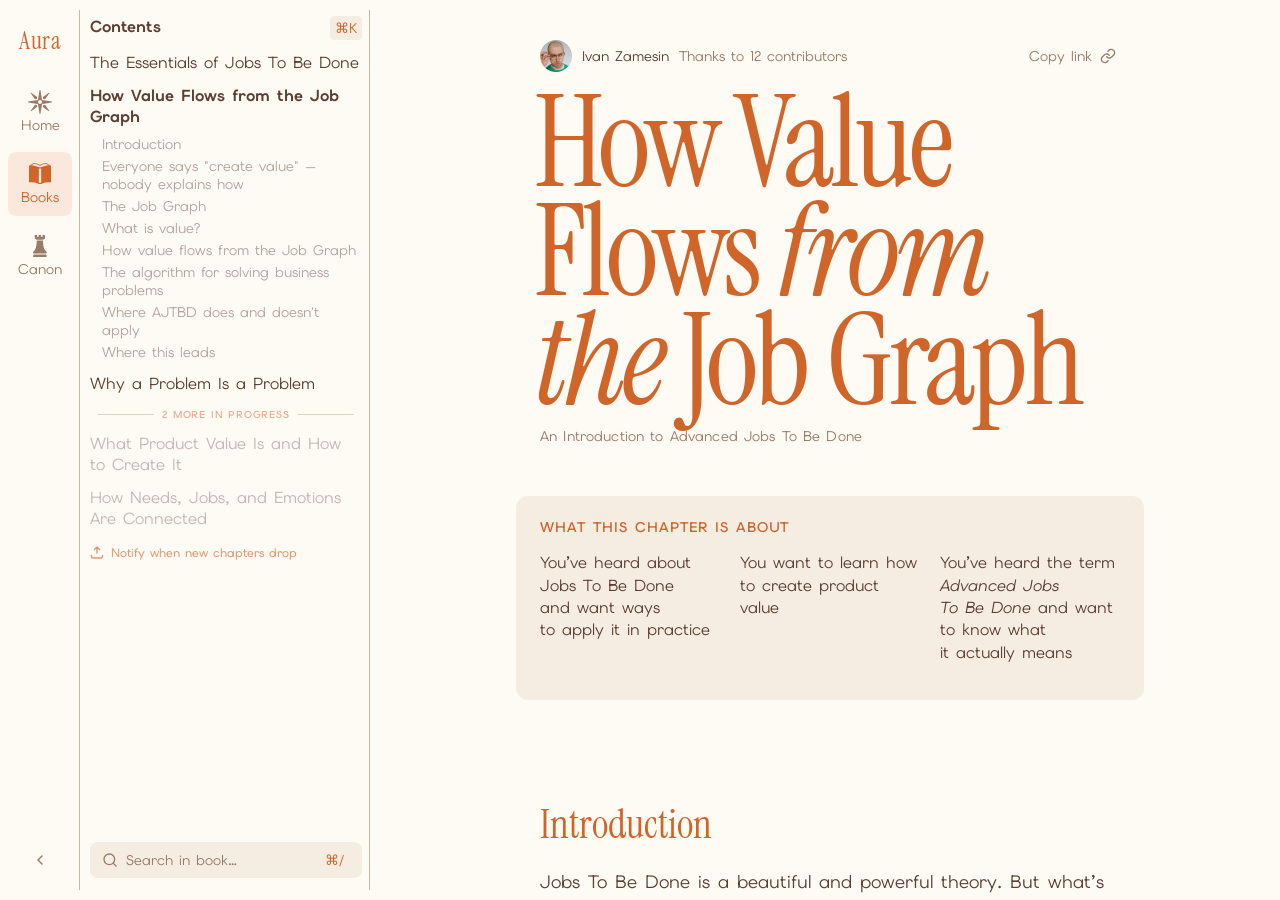
==== commit 4d4f8239: "updates" ====
--- a/aura/index.html
+++ b/aura/index.html
@@ -26,7 +26,7 @@
 					<div class="chapter-cover__author">
 						<img src="ivan.jpeg" alt="Ivan Zamesin">
 						<span class="author-name">Ivan Zamesin</span>
-						<span class="contributors" id="contributors-toggle">+12 contributors</span>
+						<span class="contributors" id="contributors-toggle">Thanks to 12 contributors</span>
 					</div>
 					<a class="share">Copy link <svg width="24" height="24" viewBox="0 0 24 24" fill="none" xmlns="http://www.w3.org/2000/svg"><path d="M10 13C10.4295 13.5741 10.9774 14.0491 11.6066 14.3929C12.2357 14.7367 12.9315 14.9411 13.6467 14.9923C14.3618 15.0435 15.0796 14.9403 15.7513 14.6897C16.4231 14.4392 17.0331 14.047 17.54 13.54L20.54 10.54C21.4508 9.59695 21.9548 8.33394 21.9434 7.02296C21.932 5.71198 21.4061 4.45791 20.4791 3.53087C19.5521 2.60383 18.298 2.07799 16.987 2.0666C15.676 2.0552 14.413 2.55918 13.47 3.46997L11.75 5.17997" stroke="currentColor" stroke-width="2" stroke-linecap="round" stroke-linejoin="round"/><path d="M14.0002 11C13.5707 10.4259 13.0228 9.9508 12.3936 9.60704C11.7645 9.26328 11.0687 9.05886 10.3535 9.00765C9.63841 8.95643 8.92061 9.05961 8.24885 9.3102C7.5771 9.56079 6.96709 9.95291 6.4602 10.46L3.4602 13.46C2.54941 14.403 2.04544 15.666 2.05683 16.977C2.06822 18.288 2.59407 19.542 3.52111 20.4691C4.44815 21.3961 5.70221 21.922 7.01319 21.9334C8.32418 21.9447 9.58719 21.4408 10.5302 20.53L12.2402 18.82" stroke="currentColor" stroke-width="2" stroke-linecap="round" stroke-linejoin="round"/></svg></a>
 				</div>
@@ -67,33 +67,33 @@
 		<div class="text-column" id="introduction">
 			<h3>Introduction</h3>
 
-			<p>Jobs To Be Done is a beautiful and powerful theory. But what's the point of theory if it doesn't help you make better decisions?</p>
-
-			<p>The goal of Advanced Jobs To Be Done (AJTBD) is to give you <strong>algorithms</strong> for solving the business problems product teams actually face — and to answer the questions that come up when you launch and grow a product.</p>
-
-			<p>AJTBD is a practical extension of JTBD. To get from "JTBD is a beautiful idea" to "JTBD that solves business problems," I spent five years searching for answers to <em>what is product value, and how do you create it?</em> and <em>how do you make strategic decisions?</em> I had to connect needs to goals to emotions, account for the brain's predictive function, develop a methodology for interviews and research, and tie all of it back to the problems a product team needs to solve every week.</p>
-
-			<p>In this chapter you'll meet the foundational principles of AJTBD. You'll learn that <strong>product value is the ability to perform a customer's Jobs more energy-efficiently</strong>; you'll meet a new unit of analysis — the <strong>Job Graph</strong>; you'll see how the Job Graph generates algorithms for solving business problems; and you'll see where AJTBD does and doesn't apply.</p>
+			<p>Jobs To Be Done is a beautiful and powerful theory. But what’s the point of theory if it doesn’t help you make better decisions?</p>
+
+			<p>The goal of Advanced Jobs To Be Done (<span class="abbr">ajtbd</span>) is to give you <strong>algorithms</strong> for solving the business problems product teams actually face — and to answer the questions that come up when you launch and grow a product.</p>
+
+			<p><span class="abbr">ajtbd</span> is a practical extension of <span class="abbr">jtbd</span>. To get from “<span class="abbr">jtbd</span> is a beautiful idea” to “<span class="abbr">jtbd</span> that solves business problems,” I spent five years searching for answers to <em>what is product value, and how do you create it?</em> and <em>how do you make strategic decisions?</em> I had to connect needs to goals to emotions, account for the brain’s predictive function, develop a methodology for interviews and research, and tie all of it back to the problems a product team needs to solve every week.</p>
+
+			<p>In this chapter you’ll meet the foundational principles of <span class="abbr">ajtbd</span>. You’ll learn that <strong>product value is the ability to perform a customer’s Jobs more energy-efficiently</strong>; you’ll meet a new unit of analysis — the <strong>Job Graph</strong>; you’ll see how the Job Graph generates algorithms for solving business problems; and you’ll see where <span class="abbr">ajtbd</span> does and doesn’t apply.</p>
 		</div>
 
 		<div class="text-column" id="everyone-says">
-			<h3>Everyone says "create value" — nobody explains how</h3>
-
-			<p>In the previous chapter we established that <span class="medium">a Job is the root cause of any human action or purchase</span>, and that Jobs are the <em>expected outcomes</em> the brain formulates to satisfy needs. So in segmentation, and in any product decision, we have to account for the customer's Jobs.</p>
-
-			<p>But knowing the Jobs isn't enough. We have to offer the customer something that makes them choose our product over a competitor's.</p>
-
-			<p>Needs are the root cause of all action, but most people don't consciously notice them. The brain formulates goals to satisfy needs, and the goals are at least somewhat conscious. <code>Goals = Jobs in AJTBD.</code> But we still don't know how to make the customer pick <em>our</em> product. Presumably, <strong>value</strong> plays an important role in that choice.</p>
+			<h3>Everyone says “create value” — nobody explains how</h3>
+
+			<p>In the previous chapter we established that <span class="medium">a Job is the root cause of any human action or purchase</span>, and that Jobs are the <em>expected outcomes</em> the brain formulates to satisfy needs. So in segmentation, and in any product decision, we have to account for the customer’s Jobs.</p>
+
+			<p>But knowing the Jobs isn’t enough. We have to offer the customer something that makes them choose our product over a competitor’s.</p>
+
+			<p>Needs are the root cause of all action, but most people don’t consciously notice them. The brain formulates goals to satisfy needs, and the goals are at least somewhat conscious. <code>Goals = Jobs in <span class="abbr">ajtbd</span></code>. But we still don’t know how to make the customer pick <em>our</em> product. Presumably, <strong>value</strong> plays an important role in that choice.</p>
 
 			<p>But the overwhelming majority of product builders have no operational understanding of how to create value, and that creates a low-grade frustration around the whole question.</p>
 
-			<p>Most people don't actually know the cause-and-effect chain that leads to a purchase. <strong>AJTBD describes that chain end-to-end and gives an algorithm for creating value.</strong></p>
+			<p>Most people don’t actually know the cause-and-effect chain that leads to a purchase. <strong><span class="abbr">ajtbd</span> describes that chain end-to-end and gives an algorithm for creating value.</strong></p>
 
 			<blockquote class="skeptic">
-				<p>Hold on. 'Create value' is the most overused phrase in product. Every PM book repeats it like a mantra and then describes nothing. Why should I believe AJTBD has a real answer?</p>
+				<p>Hold on. ‘Create value’ is the most overused phrase in product. Every PM book repeats it like a mantra and then describes nothing. Why should I believe <span class="abbr">ajtbd</span> has a real answer?</p>
 			</blockquote>
 
-			<p>Fair. The proof is in the algorithm — by the end of this chapter you'll have one. If it doesn't help you make a single concrete decision differently than you would today, throw the book at the wall.</p>
+			<p>Fair. The proof is in the algorithm — by the end of this chapter you’ll have one. If it doesn’t help you make a single concrete decision differently than you would today, throw the book at the wall.</p>
 		</div>
 
 		<div class="text-column" id="job-graph">
@@ -101,99 +101,99 @@
 
 			<p class="medium">The Job Graph is the hierarchy of Jobs a person performs in order to satisfy their needs.</p>
 
-			<p>The Job Graph is the second unit of analysis in AJTBD (the first is the Job itself) and it is one of the main differences from classical JTBD.</p>
-
-			<p>A quick note: "graph" is a math term, not a noble title.</p>
+			<p>The Job Graph is the second unit of analysis in <span class="abbr">ajtbd</span> (the first is the Job itself) and it is one of the main differences from classical <span class="abbr">jtbd</span>.</p>
+
+			<p class="aside">A quick note: “graph” is a math term, not a noble title.</p>
 
 			<p>From understanding and reshaping the Job Graph, you derive value, product strategy, and the algorithms for solving business problems: which segment to launch a new product into, how to grow conversion to payment, how to retain and reactivate customers, how to grow average revenue per user, how to escape direct competition, how to build disruptive products, and so on.</p>
 
-			<p>If you take any sufficiently complex Job, you'll find that to perform it — if the person decides to do everything themselves — they have to perform a number of <em>sub-Jobs</em>. They can't <em>not</em> choose where to fly, buy tickets, book a hotel, and actually take the trip. AJTBD calls these "Jobs at a lower level." They're performed <em>in order to</em> perform a "Job at a higher level."</p>
+			<p>If you take any sufficiently complex Job, you’ll find that to perform it — if the person decides to do everything themselves — they have to perform a number of <em>sub-Jobs</em>. They can’t <em>not</em> choose where to fly, buy tickets, book a hotel, and actually take the trip. <span class="abbr">ajtbd</span> calls these “Jobs at a lower level.” They’re performed <em>in order to</em> perform a “Job at a higher level.”</p>
 
 			<p>The Job Graph can have many levels of nesting.</p>
 
-			<p>I use the term "graph" because Jobs often have many-to-many relationships. The Job <em>"hire a competent leader"</em> may be performed by a CEO in order to perform several higher-level Jobs at once: <em>"keep my strong people"</em>, <em>"grow sales"</em>, and <em>"take some load off me."</em></p>
-
-			<p>A real customer's Job Graph is determined by two things:</p>
+			<p>I use the term “graph” because Jobs often have many-to-many relationships. The Job <em>“hire a competent leader”</em> may be performed by a CEO in order to perform several higher-level Jobs at once: <em>“keep my strong people”</em>, <em>“grow sales”</em>, and <em>“take some load off me.”</em></p>
+
+			<p>A real customer’s Job Graph is determined by two things:</p>
 
 			<ol>
 				<li>The structure of the Job Graph that the <em>creators of the solution</em> baked into it.</li>
-				<li>The customer's <em>choice</em> of which solution to use to perform the Job.</li>
+				<li>The customer’s <em>choice</em> of which solution to use to perform the Job.</li>
 			</ol>
 
-			<p>These two principles of how Job Graphs form are what value and strategy flow from. We'll come back to them throughout this chapter.</p>
-
-			<p>If for the same Job <em>"have a relaxing beach vacation"</em> the customer had picked the solution <em>"tour operator"</em> instead of <em>"do everything myself"</em>, they would have to perform a completely different set of lower-level Jobs.</p>
-
-			<p>If you tried to map the graph of <em>all</em> the Jobs of one person, you'd lose count after a few hundred. But — good news — <strong>you don't need to know the full Job Graph of a person, and you certainly don't need the full graph of all people.</strong> At any given moment, to solve your specific business problem, you only need a small slice of the graph.</p>
-
-			<p>AJTBD gives an algorithm for figuring out <em>which</em> slice to study for which business problem.</p>
-
-			<p>Suppose you're building a new residential development for a real-estate developer. It makes no sense to study every Job of every person on Earth. From the entire Job Graph, what's actually valuable is the <strong>critical sequence</strong> of Jobs around buying, renovating, and moving into an apartment — for your focus segments only.</p>
+			<p>These two principles of how Job Graphs form are what value and strategy flow from. We’ll come back to them throughout this chapter.</p>
+
+			<p>If for the same Job <em>“have a relaxing beach vacation”</em> the customer had picked the solution <em>“tour operator”</em> instead of <em>“do everything myself”</em>, they would have to perform a completely different set of lower-level Jobs.</p>
+
+			<p>If you tried to map the graph of <em>all</em> the Jobs of one person, you’d lose count after a few hundred. But — good news — <strong>you don’t need to know the full Job Graph of a person, and you certainly don’t need the full graph of all people.</strong> At any given moment, to solve your specific business problem, you only need a small slice of the graph.</p>
+
+			<p><span class="abbr">ajtbd</span> gives an algorithm for figuring out <em>which</em> slice to study for which business problem.</p>
+
+			<p>Suppose you’re building a new residential development for a real-estate developer. It makes no sense to study every Job of every person on Earth. From the entire Job Graph, what’s actually valuable is the <strong>critical sequence</strong> of Jobs around buying, renovating, and moving into an apartment — for your focus segments only.</p>
 		</div>
 
 		<div class="text-column" id="what-is-value">
 			<h3>What is value?</h3>
 
-			<p><em>"What is product value, and how do I create it?"</em> is one of the most important questions any product builder must be able to answer. Two years ago I realized I didn't have a good answer — and that the books I'd read on product management, economics, and behavioral psychology didn't either. So I had to do my own research.</p>
+			<p><em>“What is product value, and how do I create it?”</em> is one of the most important questions any product builder must be able to answer. Two years ago I realized I didn’t have a good answer — and that the books I’d read on product management, economics, and behavioral psychology didn’t either. So I had to do my own research.</p>
 
 			<p>Economics textbooks claim that <code>value = benefit – cost</code>.</p>
 
 			<blockquote class="science">
-			  <p>"The brain's primary job is to predict and manage the body's metabolic resources. Perception, emotion, and action are all consequences of that predictive energy management."</p>
+			  <p>“The brain’s primary job is to predict and manage the body’s metabolic resources. Perception, emotion, and action are all consequences of that predictive energy management.”</p>
 			  <p class="science-name">Lisa Feldman Barrett, Seven and a Half Lessons About the Brain, 2020.</p>
 			</blockquote>
 
-			<p>If Barrett is right, the brain is, above all else, a <strong>resource manager</strong>. It manages water, oxygen, glucose, fats, minerals, neurotransmitters — and it manages them like an investor: it spends X units of energy now in expectation of getting 3X in return — for instance:</p>
+			<p>If Barrett is right, the brain is, above all else, a <strong>resource manager</strong>. It manages water, oxygen, glucose, fats, minerals, neurotransmitters — and it manages them like an investor: it spends X units of energy now in expectation of getting 3X in return — for instance:</p>
 
 			<div class="flow" role="figure" aria-label="Investment to return flow">
 			  <div class="flow-step">
 			    <span class="flow-label">Investment</span>
-			    <span>I'll figure out Advanced Jobs To Be Done</span>
+			    <span>I’ll figure out Advanced Jobs To Be Done</span>
 			  </div>
 			  <div class="flow-arrow" aria-hidden="true">→</div>
 			  <div class="flow-step">
 			    <span class="flow-label">Payoff</span>
-			    <span>I'll solve harder problems and earn a promotion</span>
+			    <span>I’ll solve harder problems and earn a promotion</span>
 			  </div>
 			  <div class="flow-arrow" aria-hidden="true">→</div>
 			  <div class="flow-step">
 			    <span class="flow-label">Return</span>
-			    <span>I'll feel financially safer and live better</span>
+			    <span>I’ll feel financially safer and live better</span>
 			  </div>
 			</div>
 
 			<p>The brain spends energy in order to <strong>satisfy needs and perform the Jobs it has set itself</strong>.</p>
 
-			<p>So suppose a person has a Job — a goal the brain has formulated to satisfy a need. They learn about the solutions available for performing that Job. <strong>If we are among those solutions, and if we look like the best investment — the most energy-efficient choice — they will pick us over the competition.</strong></p>
-
-			<p><strong>Value is performing the customer's Jobs more energy-efficiently than the alternatives.</strong></p>
-
-			<p>In other words, <em>"value"</em> is the proposition: we will perform your Job for fewer of your resources (money, time, effort) and deliver more in return (the Job done better, or more Jobs done, or your needs more fully met, or you feeling calmer, more satisfied, more delighted) — better than the competition.</p>
-
-			<p>But the formula <code>value = benefit – cost</code> doesn't explain two important phenomena: <strong>the existence of "problems"</strong> and <strong>the surprise we feel when something is genuinely valuable.</strong></p>
-
-			<p>Suppose a CMO performs the Job <em>"bring in leads at target cost and conversion"</em> using the solution <em>"marketing agency X"</em>. They've worked together for years and never thought twice about it. Recently, though, the leads have started to drop in quality. When the CMO notices, they're surprised (<em>there were no problems for years</em>) and angry (<em>I have targets to hit</em>). That's a <em>"problem."</em> The CMO is getting less value because they're paying the same money for less benefit.</p>
-
-			<p>But a problem is more than just less value. <strong>A problem is a signal that the brain's predictive model was wrong.</strong> Our brains constantly <em>predict first, then simulate, then compare the prediction to actual sensory information</em>. A problem is the gap between what the brain expected and what actually happened.</p>
-
-			<p>A thesis we'll come back to repeatedly: <strong>expectations (often unconscious) play a critical role in how the brain assesses the value of a particular solution.</strong></p>
-
-			<p>I believe the formula for value must account for expectations. I just don't yet know how to formalize that.</p>
+			<p>So suppose a person has a Job — a goal the brain has formulated to satisfy a need. They learn about the solutions available for performing that Job. <strong>If we are among those solutions, and if we look like the best investment — the most energy-efficient choice — they will pick us over the competition.</strong></p>
+
+			<p><strong>Value is performing the customer’s Jobs more energy-efficiently than the alternatives.</strong></p>
+
+			<p>In other words, <em>“value”</em> is the proposition: we will perform your Job for fewer of your resources (money, time, effort) and deliver more in return (the Job done better, or more Jobs done, or your needs more fully met, or you feeling calmer, more satisfied, more delighted) — better than the competition.</p>
+
+			<p>But the formula <code>value = benefit – cost</code> doesn’t explain two important phenomena: <strong>the existence of “problems”</strong> and <strong>the surprise we feel when something is genuinely valuable.</strong></p>
+
+			<p>Suppose a CMO performs the Job <em>“bring in leads at target cost and conversion”</em> using the solution <em>“marketing agency X”</em>. They’ve worked together for years and never thought twice about it. Recently, though, the leads have started to drop in quality. When the CMO notices, they’re surprised (<em>there were no problems for years</em>) and angry (<em>I have targets to hit</em>). That’s a <em>“problem.”</em> The CMO is getting less value because they’re paying the same money for less benefit.</p>
+
+			<p>But a problem is more than just less value. <strong>A problem is a signal that the brain’s predictive model was wrong.</strong> Our brains constantly <em>predict first, then simulate, then compare the prediction to actual sensory information</em>. A problem is the gap between what the brain expected and what actually happened.</p>
+
+			<p>A thesis we’ll come back to repeatedly: <strong>expectations (often unconscious) play a critical role in how the brain assesses the value of a particular solution.</strong></p>
+
+			<p>I believe the formula for value must account for expectations. I just don’t yet know how to formalize that.</p>
 		</div>
 
 		<div class="text-column" id="value-flows">
 			<h3>How value flows from the Job Graph</h3>
 
-			<p>Knowing that <code>value = "performing Jobs more energy-efficiently"</code> doesn't, by itself, do anything for you. You need a <strong>repeatable algorithm</strong> for creating value.</p>
-
-			<p><strong>If you overlay the brain's drive toward energy-efficiency onto the Job Graph, it turns out that ABSOLUTELY EVERY successful product decision ever made can be explained as the optimization of a Job Graph.</strong></p>
+			<p>Knowing that <code>value = “performing Jobs more energy-efficiently”</code> doesn’t, by itself, do anything for you. You need a <strong>repeatable algorithm</strong> for creating value.</p>
+
+			<p><strong>If you overlay the brain’s drive toward energy-efficiency onto the Job Graph, it turns out that ABSOLUTELY EVERY successful product decision ever made can be explained as the optimization of a Job Graph.</strong></p>
 
 			<p><strong>Even simpler: value is created by transforming and simplifying the Job Graph.</strong></p>
 
-			<p>The example below tells one story — <em>how American gas stations slowly evolved from "a place to fill up" into "a place to refuel a road trip."</em> Each frame is one mechanic of value creation applied on top of the previous Job Graph.</p>
-
-			<div class="scroll-section" id="scrollSection">
-			  <div class="scroll-images" id="imagePanel">
+			<p>The example below tells one story — <em>how American gas stations slowly evolved from “a place to fill up” into “a place to refuel a road trip.”</em> Each frame is one mechanic of value creation applied on top of the previous Job Graph.</p>
+
+			<div class="scroll-section" id="scrollSection-1">
+			  <div class="scroll-images" id="imagePanel-1">
 			    <div class="scroll-image active" data-index="0">
 			      <img src="img/5_1.png">
 			      <div class="img-label">Aviasales competes on finding tickets, not selling them.</div>
@@ -204,7 +204,7 @@
 			    </div>
 			    <div class="scroll-image" data-index="2">
 			       <img src="img/5_3.png">
-			      <div class="img-label">LiFT kills lower-level Jobs for executives and serves the higher Job "run my personal brand."</div>
+			      <div class="img-label">LiFT kills lower-level Jobs for executives and serves the higher Job “run my personal brand.”</div>
 			    </div>
 			    <div class="scroll-image" data-index="3">
 			       <img src="img/5_4.png">
@@ -224,10 +224,10 @@
 			    </div>
 			  </div>
 
-			  <div class="scroll-cards" id="cardsPanel">
+			  <div class="scroll-cards" id="cardsPanel-1">
 			    <div class="scroll-card" data-img="0">
 			      <div class="card-inner">
-			        <p class="card-body">Aviasales (the Russian flight-search aggregator; closest US analog: <strong>Kayak / Skyscanner</strong>) doesn't compete with sites that <em>sell</em> tickets. It performs the <em>previous</em> Job: <em>"find the cheapest, most convenient tickets."</em> Its business model lets it find cheaper tickets and offer wider supply than any individual ticket-selling site can.</p>
+			        <p class="card-body">Aviasales (the Russian flight-search aggregator; closest US analog: <strong>Kayak / Skyscanner</strong>) doesn’t compete with sites that <em>sell</em> tickets. It performs the <em>previous</em> Job: <em>“find the cheapest, most convenient tickets.”</em> Its business model lets it find cheaper tickets and offer wider supply than any individual ticket-selling site can.</p>
 			      </div>
 			    </div>
 			    <div class="scroll-card" data-img="1">
@@ -237,49 +237,49 @@
 			    </div>
 			    <div class="scroll-card" data-img="2">
 			      <div class="card-inner">
-			        <p class="card-body"><strong>Anastasia Gusenstova</strong>, founder of LiFT — a personal-brand consultancy in Russia (think <strong>a high-touch version of Brand Builders Group or Wasserman</strong>) — found a segment of senior executives willing to pay 450,000 rubles/month (~$5,000) for personal-brand work, where the <em>core value</em> is "do everything for me." Instead of offering a list of services, LiFT killed most of the lower-level Jobs and effectively climbed to the higher-level Job for these executives: <em>"run my personal brand."</em></p>
+			        <p class="card-body"><strong>Anastasia Gusenstova</strong>, founder of LiFT — a personal-brand consultancy in Russia (think <strong>a high-touch version of Brand Builders Group or Wasserman</strong>) — found a segment of senior executives willing to pay 450,000 rubles/month (~$5,000) for personal-brand work, where the <em>core value</em> is “do everything for me.” Instead of offering a list of services, LiFT killed most of the lower-level Jobs and effectively climbed to the higher-level Job for these executives: <em>“run my personal brand.”</em></p>
 			      </div>
 			    </div>
 			    <div class="scroll-card" data-img="3">
 			      <div class="card-inner">
-			        <p class="card-body"><strong>Yandex Taxi</strong> (Russia's Uber) started with the <em>Economy</em> tier for less affluent, less demanding customers. Over time it added neighboring segments — higher income, higher comfort and status requirements — by introducing tiers all the way up to <em>Business</em> and <em>Elite</em>. Each addition is a slide into a neighboring segment whose Job Graph differs from the previous one in just a few lower-level Jobs.</p>
+			        <p class="card-body"><strong>Yandex Taxi</strong> (Russia’s Uber) started with the <em>Economy</em> tier for less affluent, less demanding customers. Over time it added neighboring segments — higher income, higher comfort and status requirements — by introducing tiers all the way up to <em>Business</em> and <em>Elite</em>. Each addition is a slide into a neighboring segment whose Job Graph differs from the previous one in just a few lower-level Jobs.</p>
 			      </div>
 			    </div>
 			  </div>
 			</div>
 
-			<p>Imagine our hero is driving from New York to Boston. They didn't sleep well and want a coffee to stay alert. They want a full tank so they don't have to think about fuel for the next seven hours of driving. These are lower-level Jobs in service of the higher-level Job <em>"get to Boston safely."</em></p>
-
-			<p>They pull into their usual Shell station. Their brain has automatically and unconsciously predicted the value, the cost, the benefit, the sub-Jobs they'll have to perform.</p>
-
-			<p>Pull in. <strong>There's no fuel.</strong> That's a <em>"problem."</em></p>
-
-			<p>Let's break down what a "problem" actually is:</p>
+			<p>Imagine our hero is driving from New York to Boston. They didn’t sleep well and want a coffee to stay alert. They want a full tank so they don’t have to think about fuel for the next seven hours of driving. These are lower-level Jobs in service of the higher-level Job <em>“get to Boston safely.”</em></p>
+
+			<p>They pull into their usual Shell station. Their brain has automatically and unconsciously predicted the value, the cost, the benefit, the sub-Jobs they’ll have to perform.</p>
+
+			<p>Pull in. <strong>There’s no fuel.</strong> That’s a <em>“problem.”</em></p>
+
+			<p>Let’s break down what a “problem” actually is:</p>
 
 			<ol>
-			  <li>The Job isn't getting done, and the person feels negative emotions because they spent time and effort and got nothing.</li>
+			  <li>The Job isn’t getting done, and the person feels negative emotions because they spent time and effort and got nothing.</li>
 			  <li>They feel a <strong>dopamine dip</strong> because their predictive model was wrong.</li>
-			  <li>They now have to perform <strong>extra Jobs</strong> to complete the higher-level Job. I call these <em>"Tax Jobs."</em></li>
+			  <li>They now have to perform <strong>extra Jobs</strong> to complete the higher-level Job. I call these <em>“Tax Jobs.”</em></li>
 			</ol>
 
-			<p>The first value mechanic I want to introduce is <strong>"fix problems."</strong> We all intuitively understand this one, but now you can see <em>why</em> it's valuable: fixing a problem removes the negative emotions caused by an unfinished Job, removes the dopamine dip, and removes the Tax Jobs the customer would otherwise have to perform.</p>
-
-			<p>Now let's understand why coffee shops appeared at gas stations. Our hero wants both fuel and coffee. With the old solutions, they had to drive to two different places.</p>
-
-			<p>But if you find a way to make <strong>two of a person's Jobs</strong> be performed for <strong>less total investment</strong>, the person may consider your solution as an alternative to the two old ones. We're summing the benefits and reducing the cost across both Jobs.</p>
-
-			<p>Now meet the mechanic behind <em>"simplifying"</em> a product. If you find a way to perform the same higher-level Job with <strong>fewer lower-level Jobs</strong> — that is, you "kill" some Jobs — then when the person discovers and tries the new simplified solution, they'll be <strong>pleasantly surprised</strong>. Their predictive model returns a <em>positive prediction error</em>: they thought it would be straightforward, and it turned out easier. Positive emotions plus a dopamine spike give you a satisfaction lift and an increase in the probability they'll use your product again.</p>
-
-			<p>As you can see, a <em>problem</em> is directly tied to the Job Graph, the brain's predictive model, and the emotions that signal an important Job is unfinished or being done badly.</p>
-
-			<p><strong>"Simpler", "easier", "more convenient" — these are ALWAYS the killing of Jobs.</strong></p>
+			<p>The first value mechanic I want to introduce is <strong>“fix problems.”</strong> We all intuitively understand this one, but now you can see <em>why</em> it’s valuable: fixing a problem removes the negative emotions caused by an unfinished Job, removes the dopamine dip, and removes the Tax Jobs the customer would otherwise have to perform.</p>
+
+			<p>Now let’s understand why coffee shops appeared at gas stations. Our hero wants both fuel and coffee. With the old solutions, they had to drive to two different places.</p>
+
+			<p>But if you find a way to make <strong>two of a person’s Jobs</strong> be performed for <strong>less total investment</strong>, the person may consider your solution as an alternative to the two old ones. We’re summing the benefits and reducing the cost across both Jobs.</p>
+
+			<p>Now meet the mechanic behind <em>“simplifying”</em> a product. If you find a way to perform the same higher-level Job with <strong>fewer lower-level Jobs</strong> — that is, you “kill” some Jobs — then when the person discovers and tries the new simplified solution, they’ll be <strong>pleasantly surprised</strong>. Their predictive model returns a <em>positive prediction error</em>: they thought it would be straightforward, and it turned out easier. Positive emotions plus a dopamine spike give you a satisfaction lift and an increase in the probability they’ll use your product again.</p>
+
+			<p>As you can see, a <em>problem</em> is directly tied to the Job Graph, the brain’s predictive model, and the emotions that signal an important Job is unfinished or being done badly.</p>
+
+			<p><strong>“Simpler”, “easier”, “more convenient” — these are ALWAYS the killing of Jobs.</strong></p>
 
 			<p>This gives us the following algorithm for creating value:</p>
 
 			<div class="flow flow--algorithm" role="figure" aria-label="Algorithm for creating value">
 			  <div class="flow-step">
 			    <span class="flow-label">Step 1</span>
-			    <span><strong>Study the Job Graphs</strong> of your focus segments with their current solutions — including the problems they hit and the expectations they hold.</span>
+			    <span><strong>Study the Job Graphs</strong> of your focus segments with their current solutions — including the problems they hit and the expectations they hold.</span>
 			  </div>
 			  <div class="flow-arrow" aria-hidden="true">→</div>
 			  <div class="flow-step">
@@ -303,7 +303,7 @@
 			<p><strong>Base mechanics:</strong></p>
 
 			<ul>
-			  <li>Start performing a Job that wasn't being performed at all</li>
+			  <li>Start performing a Job that wasn’t being performed at all</li>
 			  <li>Fix problems</li>
 			  <li>Perform more Jobs with one solution</li>
 			  <li>Kill Jobs</li>
@@ -320,21 +320,21 @@
 			  <li>And many others</li>
 			</ul>
 
-			<p><strong>The master mechanic of value creation is killing Jobs — it sits at the root of many (if not all) of the others.</strong></p>
-
-			<p>Of course, value also includes "make it cheaper" or "give more benefit." Those are mechanics too.</p>
-
-			<p>The baseline quality is: <strong>hit the brain's prediction of the graph, the costs, and the benefits.</strong></p>
-
-			<p>If the resulting Job Graph the person walks through is <em>simpler</em>, the investment <em>smaller</em>, the benefit <em>larger</em> relative to expectations — they say <em>"wow"</em>, feel positive emotions, and the brain rewards itself with dopamine.</p>
-
-			<p>If the resulting graph is <em>more complex</em>, the investment <em>larger</em>, the benefit <em>smaller</em> relative to expectations — they feel negative emotions, call it a <em>"bad experience"</em>, and feel a dopamine dip below baseline, which is unpleasant.</p>
+			<p><strong>The master mechanic of value creation is killing Jobs — it sits at the root of many (if not all) of the others.</strong></p>
+
+			<p>Of course, value also includes “make it cheaper” or “give more benefit.” Those are mechanics too.</p>
+
+			<p>The baseline quality is: <strong>hit the brain’s prediction of the graph, the costs, and the benefits.</strong></p>
+
+			<p>If the resulting Job Graph the person walks through is <em>simpler</em>, the investment <em>smaller</em>, the benefit <em>larger</em> relative to expectations — they say <em>“wow”</em>, feel positive emotions, and the brain rewards itself with dopamine.</p>
+
+			<p>If the resulting graph is <em>more complex</em>, the investment <em>larger</em>, the benefit <em>smaller</em> relative to expectations — they feel negative emotions, call it a <em>“bad experience”</em>, and feel a dopamine dip below baseline, which is unpleasant.</p>
 
 			<blockquote class="skeptic">
-			  <p>OK but isn't this just 'understand your customer and make their life easier'? Every UX person already says that. What's actually new here?</p>
+			  <p>OK but isn’t this just ‘understand your customer and make their life easier’? Every UX person already says that. What’s actually new here?</p>
 			</blockquote>
 
-			<p>What's new is the <em>unit of analysis</em>. UX talks about <strong>flows and screens</strong>; AJTBD talks about <strong>Jobs and graphs</strong>. A flow is a recording of one person doing one thing on one product. A graph is the <em>space</em> of Jobs across solutions, in which your product is one node and your competitors are others. You can't see the move <em>"climb a level"</em> on a flow — there's no level in a flow, just steps. You can only see it on a graph. Most of the strategic moves in this book are invisible on a flow.</p>
+			<p>What’s new is the <em>unit of analysis</em>. UX talks about <strong>flows and screens</strong>; <span class="abbr">ajtbd</span> talks about <strong>Jobs and graphs</strong>. A flow is a recording of one person doing one thing on one product. A graph is the <em>space</em> of Jobs across solutions, in which your product is one node and your competitors are others. You can’t see the move <em>“climb a level”</em> on a flow — there’s no level in a flow, just steps. You can only see it on a graph. Most of the strategic moves in this book are invisible on a flow.</p>
 		</div>
 
 		<div class="text-column" id="algorithm">
@@ -348,16 +348,16 @@
 
 			<p>You find <strong>opportunities to create value for customers</strong> while simultaneously <strong>solving your own business problems</strong>, for <strong>segments of people grouped by their Jobs</strong>, by applying <strong>one of the mechanics</strong> on top of their Job Graphs.</p>
 
-			<p>Qualitative (customer-development) and quantitative methods are tools to gather information about Job-based segments and their graphs — and the opportunities to apply mechanics on them.</p>
+			<p>Qualitative (customer-development) and quantitative methods are tools to gather information about Job-based segments and their graphs — and the opportunities to apply mechanics on them.</p>
 
 			<p>Different business problems call for different mechanics. I currently see about <strong>50 mechanics for solving business problems</strong>.</p>
 
-			<p>Depending on the active business problem — find a segment, escape competition, grow market share, enter a new market, reduce churn, increase reactivation, grow ARPU, etc. — and depending on the structure of the graph and the customer's behavior in it, you choose <strong>which slices of which graphs you compete for</strong>. <strong>That choice is product strategy.</strong></p>
-
-			<p>Let's look at examples of strategic moves real products have made.</p>
-
-			<div class="scroll-section" id="scrollSection">
-			  <div class="scroll-images" id="imagePanel">
+			<p>Depending on the active business problem — find a segment, escape competition, grow market share, enter a new market, reduce churn, increase reactivation, grow <span class="abbr">arpu</span>, etc. — and depending on the structure of the graph and the customer’s behavior in it, you choose <strong>which slices of which graphs you compete for</strong>. <strong>That choice is product strategy.</strong></p>
+
+			<p>Let’s look at examples of strategic moves real products have made.</p>
+
+			<div class="scroll-section" id="scrollSection-2">
+			  <div class="scroll-images" id="imagePanel-2">
 			    <div class="scroll-image active" data-index="0">
 			      <img src="img/4_1.png">
 			    </div>
@@ -408,106 +408,106 @@
 			    </div>
 			  </div>
 
-			  <div class="scroll-cards" id="cardsPanel">
+			  <div class="scroll-cards" id="cardsPanel-2">
 			    <div class="scroll-card" data-img="0">
 			      <div class="card-inner">
-			        <p class="card-body">How the simplest gas stations — the ones that thirty years ago performed a single Job, "fill the car with fuel" — turned into roadside supermarkets with good coffee and food. All of it grew out of the customer's Job Graph.</p>
+			        <p class="card-body">How the simplest gas stations — the ones that thirty years ago performed a single Job, “fill the car with fuel” — turned into roadside supermarkets with good coffee and food. All of it grew out of the customer’s Job Graph.</p>
 			      </div>
 			    </div>
 			    <div class="scroll-card" data-img="1">
 			      <div class="card-inner">
-			        <p class="card-body">Imagine our hero wants to drive from New York to Boston. They want a coffee. They need a full tank. These are lower-level Jobs to the higher-level Job "get to Boston safely."</p>
+			        <p class="card-body">Imagine our hero wants to drive from New York to Boston. They want a coffee. They need a full tank. These are lower-level Jobs to the higher-level Job “get to Boston safely.”</p>
 			      </div>
 			    </div>
 			    <div class="scroll-card" data-img="2">
 			      <div class="card-inner">
-			        <p class="card-body">Our hero plans to pull into their usual Shell. Their brain has already predicted the value, the cost, the benefit, and which sub-Jobs they'll perform — automatically and unconsciously, in advance.</p>
+			        <p class="card-body">Our hero plans to pull into their usual Shell. Their brain has already predicted the value, the cost, the benefit, and which sub-Jobs they’ll perform — automatically and unconsciously, in advance.</p>
 			      </div>
 			    </div>
 			    <div class="scroll-card" data-img="3">
 			      <div class="card-inner">
-			        <p class="card-body">They pull in. There's no fuel. That's a "problem." Negative emotions plus the Tax Jobs the customer is now forced to perform.</p>
+			        <p class="card-body">They pull in. There’s no fuel. That’s a “problem.” Negative emotions plus the Tax Jobs the customer is now forced to perform.</p>
 			      </div>
 			    </div>
 			    <div class="scroll-card" data-img="4">
 			      <div class="card-inner">
-			        <p class="card-body">The first value mechanic — fix problems. Removes the negative emotions, the dopamine dip, and the Tax Jobs that follow when an expected Job fails.</p>
+			        <p class="card-body">The first value mechanic — fix problems. Removes the negative emotions, the dopamine dip, and the Tax Jobs that follow when an expected Job fails.</p>
 			      </div>
 			    </div>
 			    <div class="scroll-card" data-img="5">
 			      <div class="card-inner">
-			        <p class="card-body">Why coffee shops appeared at gas stations — performing several customer Jobs with one solution.</p>
+			        <p class="card-body">Why coffee shops appeared at gas stations — performing several customer Jobs with one solution.</p>
 			      </div>
 			    </div>
 			    <div class="scroll-card" data-img="6">
 			      <div class="card-inner">
-			        <p class="card-body">If two of a person's Jobs are performed for less total investment, the new solution becomes a viable alternative to the two old ones.</p>
+			        <p class="card-body">If two of a person’s Jobs are performed for less total investment, the new solution becomes a viable alternative to the two old ones.</p>
 			      </div>
 			    </div>
 			    <div class="scroll-card" data-img="7">
 			      <div class="card-inner">
-			        <p class="card-body">Simplifying a product by killing Jobs creates a positive prediction error in the customer's brain and lifts satisfaction.</p>
+			        <p class="card-body">Simplifying a product by killing Jobs creates a positive prediction error in the customer’s brain and lifts satisfaction.</p>
 			      </div>
 			    </div>
 			  </div>
 			</div>
 
-			<p>I currently count more than 50 mechanics for solving business problems. You'll meet all of them later in this book or in my training.</p>
+			<p>I currently count more than 50 mechanics for solving business problems. You’ll meet all of them later in this book or in my training.</p>
 
 			<p>Teams usually make one of two mistakes when solving a business problem:</p>
 
 			<ul>
 			  <li>They generate solution hypotheses <strong>without research</strong> and run off to validate them</li>
-			  <li>Or they start with research <strong>without a clear hypothesis</strong> about who they're talking to and about what — just hoping the research will surface something useful</li>
+			  <li>Or they start with research <strong>without a clear hypothesis</strong> about who they’re talking to and about what — just hoping the research will surface something useful</li>
 			</ul>
 
-			<p>The algorithm AJTBD proposes:</p>
+			<p>The algorithm <span class="abbr">ajtbd</span> proposes:</p>
 
 			<ol>
-			  <li><strong>Pick the business problem with the highest ROI</strong> — the actual point of growth. You find growth points either through unit economics or through awareness of where you can create value in the market.</li>
-
-			  <li><strong>Hypothesize the Job Graphs</strong> of different segments and sub-segments — expert guess.</li>
+			  <li><strong>Pick the business problem with the highest ROI</strong> — the actual point of growth. You find growth points either through unit economics or through awareness of where you can create value in the market.</li>
+
+			  <li><strong>Hypothesize the Job Graphs</strong> of different segments and sub-segments — expert guess.</li>
 
 			  <li><strong>From that expert list of segments and graphs, hypothesize which mechanics</strong> could plausibly solve your business problem.</li>
 
-			  <li><strong>Run research</strong> — qualitative interviews, expert interviews, quantitative studies, competitive analysis — to find out which of the mechanics from step 3 actually apply.</li>
+			  <li><strong>Run research</strong> — qualitative interviews, expert interviews, quantitative studies, competitive analysis — to find out which of the mechanics from step 3 actually apply.</li>
 
 			  <li><strong>Generate hypotheses</strong> for which mechanics to apply, based on what the research uncovered.</li>
 			</ol>
 
-			<p><strong>Innovation is nothing more than the application of one or more value mechanics and product-strategy mechanics — and that is an algorithm.</strong></p>
-
-			<p>iPhone, Google, Domklik, Aviasales — all of these products are effective and continuously increase value because they apply several strategic mechanics derived from their customers' Job Graphs.</p>
+			<p><strong>Innovation is nothing more than the application of one or more value mechanics and product-strategy mechanics — and that is an algorithm.</strong></p>
+
+			<p>iPhone, Google, Domklik, Aviasales — all of these products are effective and continuously increase value because they apply several strategic mechanics derived from their customers’ Job Graphs.</p>
 		</div>
 
 		<div class="text-column" id="where-applies">
-			<h3>Where AJTBD does and doesn't apply</h3>
-
-			<p>Because the main tools for studying Jobs and Job Graphs are interviews and surveys, <strong>if a person doesn't consciously know something, we can't reliably surface it</strong> — and therefore we can't reliably hypothesize solutions to business problems whose Jobs sit in the unconscious.</p>
-
-			<p>People are unaware of large parts of their own behavior and motivation. For unconscious needs — like the need for <strong>status</strong> — it's pointless to ask <em>"why did you do that?"</em>; worse, it's <strong>dangerous</strong>, because what you'll get back is a confident-sounding rationalization that has nothing to do with the real driver.</p>
-
-			<p>Examples of products and Jobs where AJTBD has limited reach:</p>
+			<h3>Where <span class="abbr">ajtbd</span> does and doesn’t apply</h3>
+
+			<p>Because the main tools for studying Jobs and Job Graphs are interviews and surveys, <strong>if a person doesn’t consciously know something, we can’t reliably surface it</strong> — and therefore we can’t reliably hypothesize solutions to business problems whose Jobs sit in the unconscious.</p>
+
+			<p>People are unaware of large parts of their own behavior and motivation. For unconscious needs — like the need for <strong>status</strong> — it’s pointless to ask <em>“why did you do that?”</em>; worse, it’s <strong>dangerous</strong>, because what you’ll get back is a confident-sounding rationalization that has nothing to do with the real driver.</p>
+
+			<p>Examples of products and Jobs where <span class="abbr">ajtbd</span> has limited reach:</p>
 
 			<ul>
-				<li>Addictive products and behavior: as far as I can tell, AJTBD doesn't apply to products driven by strong dopaminergic loops — social networks, porn, gambling, alcohol, drugs — and doesn't describe how decisions about those products are made.</li>
-				<li>Trauma-driven behavior: psychological trauma can drive irrational action — harming one's own health, relationships, work — in ways AJTBD interviews can't surface.</li>
-				<li>Deep creative motivation: I haven't yet studied the decision principles of people at the developmental stage where creative self-realization becomes the dominant force.</li>
-				<li>Status, reproduction, and other strong unconscious needs: I don't yet understand how AJTBD describes the brain's decision-making for strong needs the person doesn't consciously notice.</li>
+				<li>Addictive products and behavior: as far as I can tell, <span class="abbr">ajtbd</span> doesn’t apply to products driven by strong dopaminergic loops — social networks, porn, gambling, alcohol, drugs — and doesn’t describe how decisions about those products are made.</li>
+				<li>Trauma-driven behavior: psychological trauma can drive irrational action — harming one’s own health, relationships, work — in ways <span class="abbr">ajtbd</span> interviews can’t surface.</li>
+				<li>Deep creative motivation: I haven’t yet studied the decision principles of people at the developmental stage where creative self-realization becomes the dominant force.</li>
+				<li>Status, reproduction, and other strong unconscious needs: I don’t yet understand how <span class="abbr">ajtbd</span> describes the brain’s decision-making for strong needs the person doesn’t consciously notice.</li>
 			</ul>
 
-			<p>You'll learn more about unconscious behavior and false rationalization in the upcoming chapter on Needs.</p>
+			<p>You’ll learn more about unconscious behavior and false rationalization in the upcoming chapter on Needs.</p>
 		</div>
 
 		<div class="text-column" id="where-this-leads">
 			<h3>Where this leads</h3>
 
-			<p>You now have one of the central insights of AJTBD: <strong>value is what happens when you transform a customer's Job Graph in a direction the brain notices as more energy-efficient than the alternatives.</strong></p>
-
-			<p>In the next chapter we'll go one level deeper and ask: <em>what, exactly, is a Job?</em> Because in everyday English the word "job" is loose — <em>"my job is to grow conversion"</em>, <em>"the customer's job is to find an apartment"</em>, <em>"the brain's job is to predict"</em> — and that looseness silently breaks the algorithm. We'll fix it with a specific eight-element structure, and the rest of the book will rest on it.</p>
+			<p>You now have one of the central insights of <span class="abbr">ajtbd</span>: <strong>value is what happens when you transform a customer’s Job Graph in a direction the brain notices as more energy-efficient than the alternatives.</strong></p>
+
+			<p>In the next chapter we’ll go one level deeper and ask: <em>what, exactly, is a Job?</em> Because in everyday English the word “job” is loose — <em>“my job is to grow conversion”</em>, <em>“the customer’s job is to find an apartment”</em>, <em>“the brain’s job is to predict”</em> — and that looseness silently breaks the algorithm. We’ll fix it with a specific eight-element structure, and the rest of the book will rest on it.</p>
 
 			<blockquote class="skeptic">
-				<p>Fine. I'll buy the Job Graph idea long enough to see what you do with it. But the moment one of these mechanics fails to predict a real product I know, I'm bringing it up. Bring it up. Most of the corrections to this methodology came from someone naming a product I hadn't accounted for.</p>
+				<p>Fine. I’ll buy the Job Graph idea long enough to see what you do with it. But the moment one of these mechanics fails to predict a real product I know, I’m bringing it up. Bring it up. Most of the corrections to this methodology came from someone naming a product I hadn’t accounted for.</p>
 			</blockquote>
 		</div>
 
@@ -517,19 +517,19 @@
 			<div class="chapter-cover__body">
 				<div class="chapter-cover__titles">
 					<h2>Why <em>a</em> Problem <em>is</em> <em>a</em> Problem</h2>
-					<p class="chapter-cover__kicker">Inside the customer's brain when a Job fails</p>
+					<p class="chapter-cover__kicker">Inside the customer’s brain when a Job fails</p>
 				</div>
 
 				<div class="chapter-cover__about">
 					<p class="chapter-cover__about-label">What this chapter is about</p>
 					<ul>
 						<li>What happens in the mind and psyche when a problem arises</li>
-						<li>How AJTBD describes a problem through the lens of Job awareness</li>
+						<li>How <span class="abbr">ajtbd</span> describes a problem through the lens of Job awareness</li>
 						<li>Why a customer problem is both a problem and an opportunity for the business</li>
 					</ul>
 				</div>
 
-				<p class="chapter-cover__demo-note">This chapter isn't available in the demo version.</p>
+				<p class="chapter-cover__demo-note">This chapter isn’t available in the demo version.</p>
 			</div>
 		</div>
 	</div>
@@ -555,7 +555,7 @@
 			<div class="sr-demo" id="so-demo">
 				<a class="sr-card sr-card--demo" href="#what-is-value">
 					<span class="sr-card__title">What is value?</span>
-					<span class="sr-card__excerpt">…<mark>Value</mark> is performing the customer's Jobs more energy-efficiently than the alternatives. In other words, "<mark>value</mark>" is the proposition: we will perform your Job for fewer of your resources and deliver more in return…</span>
+					<span class="sr-card__excerpt">…<mark>Value</mark> is performing the customer’s Jobs more energy-efficiently than the alternatives. In other words, &#8220;<mark>value</mark>&#8221; is the proposition: we will perform your Job for fewer of your resources and deliver more in return…</span>
 				</a>
 				<a class="sr-card sr-card--demo" href="#value-flows">
 					<span class="sr-card__title">How <mark>value</mark> flows from the Job Graph</span>
@@ -567,10 +567,10 @@
 				</a>
 				<a class="sr-card sr-card--demo" href="#algorithm">
 					<span class="sr-card__title">The algorithm for solving business problems</span>
-					<span class="sr-card__excerpt">…Business problems are solved by applying <mark>value</mark> mechanics to the Job Graphs of specific segments. That choice — which slices of which graphs you compete for — is product strategy…</span>
+					<span class="sr-card__excerpt">…Business problems are solved by applying <mark>value</mark> mechanics to the Job Graphs of specific segments. That choice — which slices of which graphs you compete for — is product strategy…</span>
 				</a>
 				<a class="sr-card sr-card--demo" href="#everyone-says">
-					<span class="sr-card__title">Everyone says "create value" — nobody explains how</span>
+					<span class="sr-card__title">Everyone says “create value” — nobody explains how</span>
 					<span class="sr-card__excerpt">…The overwhelming majority of product builders have no operational understanding of how to create <mark>value</mark>…</span>
 				</a>
 				<a class="sr-card sr-card--demo" href="#job-graph">
@@ -579,7 +579,7 @@
 				</a>
 				<a class="sr-card sr-card--demo" href="#where-this-leads">
 					<span class="sr-card__title">Where this leads</span>
-					<span class="sr-card__excerpt">…<mark>Value</mark> is what happens when you transform a customer's Job Graph in a direction the brain notices as more energy-efficient than the alternatives…</span>
+					<span class="sr-card__excerpt">…<mark>Value</mark> is what happens when you transform a customer’s Job Graph in a direction the brain notices as more energy-efficient than the alternatives…</span>
 				</a>
 				<a class="sr-card sr-card--wip sr-card--demo" href="#">
 					<span class="sr-card__wip">In progress</span>
@@ -591,7 +591,7 @@
 
 		<!-- No results state -->
 		<div class="sr-empty" id="so-no-results" style="display:none">
-			<p class="sr-empty__title">No results for "<span id="so-no-q"></span>"</p>
+			<p class="sr-empty__title">No results for &#8220;<span id="so-no-q"></span>&#8221;</p>
 			<p class="sr-empty__hint">Try a different word, or check the spelling.</p>
 		</div>
 
@@ -603,7 +603,7 @@
 	</div>
 </div>
 
-<script>window.AURA_ACTIVE_NAV = 'nav-book';</script>
+<script>window.AURA_ACTIVE_NAV = ‘nav-book';</script>
 <script src="js/main.js"></script>
 <script src="js/cards.js"></script>
 <script src="js/drawer.js"></script>
--- a/aura/main.css
+++ b/aura/main.css
@@ -43,11 +43,13 @@
 :root {
   --color-bg:             #FEFAF4;
   --color-bg-secondary:   #F5EDE2;
+  --color-bg-warm:        #F0E6D6;
   --color-text-primary:   #5C4033;
   --color-text-secondary: #9A7A68;
   --color-text-muted:     #7A5C4A;
   --color-accent:         #D0652A;
   --color-border-primary: #C9B89E;
+  --color-on-accent:      #ffffff;
 
   --border-width:    1px;
   --border-opacity:  1;
@@ -99,8 +101,8 @@
 code {
   font-family: "IBM Plex Mono", "Fira Mono", "Menlo", "Courier New", monospace;
   font-size: 0.82em;
-  background-color: #F0E6D6;
-  color: #A84A1A;
+  background-color: var(--color-bg-warm);
+  color: var(--color-accent);
   border-radius: 4px;
   padding: 2px 6px;
   border: 1px solid rgba(201, 184, 158, 0.5);
@@ -153,10 +155,10 @@
   z-index: 100;
 }
 
-.logo {
+.navbar .logo {
   font-family: 'Instrument Serif';
-  font-size: 24px !important;
-  color: var(--color-accent) !important;
+  font-size: 24px;
+  color: var(--color-accent);
   letter-spacing: 0.5px;
 }
 
@@ -205,7 +207,7 @@
   background-color: rgba(208, 101, 42, 0.12);
   color: var(--color-accent);
   cursor: pointer;
-  transition: all 0.2s ease;
+  transition: background-color 0.2s ease, color 0.2s ease;
 }
 
 .navbar ul li.active:hover {
@@ -298,9 +300,9 @@
 
 /* ── Search bar ── */
 .contents-search {
-  position: static !important;
-  bottom: auto !important;
-  width: 100% !important;
+  position: static;
+  bottom: auto;
+  width: 100%;
   margin: 10px 0 0 0;
   box-sizing: border-box;
 }
@@ -549,7 +551,7 @@
   align-items: center;
   gap: 60px;
   font-size: 18px;
-  line-height: 26px;
+  line-height: 1.6;
 }
 
 /* ── Text column ── */
@@ -564,9 +566,9 @@
 .text-column p {
   width: 100%;
   max-width: 580px;
-  text-align: justify;
   text-align-last: left;
   hyphens: auto;
+  hanging-punctuation: first last;
 }
 
 .text-column h2,
@@ -643,7 +645,7 @@
 .chapter-cover__author img {
   width: 32px;
   height: 32px;
-  border-radius: 24px;
+  border-radius: 50%;
 }
 
 .chapter-cover__titles {
@@ -694,7 +696,7 @@
 .chapter-cover__about ul li {
   font-size: 16px;
   line-height: 1.4;
-  color: #4A3020;
+  color: var(--color-text-primary);
   position: relative;
   margin: 0;
 }
@@ -749,7 +751,7 @@
 }
 
 .text-column ul:not(.contents-extra):not(.chapter-main):not(.contents ul) li::before {
-  content: "–";
+  content: "—";
   position: absolute;
   left: 0;
   top: 0;
@@ -823,7 +825,7 @@
 .skeptic {
   position: relative;
   width: 100%;
-  max-width: 1200px !important;
+  max-width: 1200px;
   align-self: center;
   margin-left: calc(50% - 50vw);
   margin-right: calc(50% - 50vw);
@@ -833,7 +835,7 @@
   font-size: 28px;
   line-height: 1.45;
   background-color: var(--color-accent);
-  color: #ffffff;
+  color: var(--color-on-accent);
   box-sizing: border-box;
 }
 
@@ -845,7 +847,7 @@
   font-size: 12px;
   font-weight: 600;
   letter-spacing: 0.15em;
-  color: #ffffff;
+  color: var(--color-on-accent);
   pointer-events: none;
   margin-left: 1px;
 }
@@ -856,21 +858,21 @@
 
 .text-column .skeptic p {
   width: 100%;
-  max-width: none !important;
+  max-width: none;
   font-family: "Instrument Serif", sans-serif;
   font-size: 40px;
   line-height: 44px;
   margin: 0;
   text-align: left;
-  color: #ffffff;
+  color: var(--color-on-accent);
 }
 
 /* ── Science quote ── */
 .science {
   position: relative;
   font-family: "Instrument Serif";
-  width: min(800px, 100vw - 48px);
-  max-width: none;
+  width: 100%;
+  max-width: 900px;
   align-self: center;
   margin: 24px auto;
   padding: 32px 0;
@@ -890,6 +892,7 @@
   color: var(--color-text-primary);
   text-align: center;
   text-align-last: center;
+  hyphens: none;
 }
 
 .science p.science-name {
@@ -909,7 +912,7 @@
   align-items: stretch;
   gap: 8px;
   margin: 12px 0 20px 0;
-  background-color: #F7EFE0;
+  background-color: var(--color-bg-warm);
   border: 1px solid rgba(201, 184, 158, 0.6);
   border-radius: 10px;
   padding: 16px 14px;
@@ -1150,6 +1153,7 @@
 
 .contributors {
   cursor: pointer;
+  color: var(--color-text-secondary);
   transition: opacity 0.15s ease;
 }
 
@@ -1189,7 +1193,7 @@
 .contributor img {
   width: 32px;
   height: 32px;
-  border-radius: 24px;
+  border-radius: 50%;
 }
 
 .contributor p {
@@ -1303,7 +1307,7 @@
 
 .search-page__input-wrap--link:hover {
   border-color: var(--color-border-primary);
-  background-color: #EDE4D8;
+  background-color: var(--color-bg-secondary);
 }
 
 .search-page__input--placeholder {
@@ -1316,7 +1320,7 @@
 
 .search-page__kbd {
   flex-shrink: 0;
-  background: #EDE0D0;
+  background: var(--color-bg-warm);
   color: var(--color-text-secondary);
   border-radius: 4px;
   font-size: 11px;
@@ -1444,7 +1448,7 @@
 /* ── Suggestion chips ── */
 .sr-chip {
   display: inline-block;
-  background: #F0E6D6;
+  background: var(--color-bg-warm);
   color: var(--color-accent);
   border-radius: 5px;
   padding: 1px 8px;
@@ -1611,7 +1615,7 @@
   border: none;
   background: none;
   cursor: pointer;
-  color: #C9B89E;
+  color: var(--color-border-primary);
   padding: 4px;
   line-height: 0;
   transition: color 0.13s;
@@ -1619,7 +1623,7 @@
 }
 
 .search-overlay__dismiss:hover {
-  color: #5C4033;
+  color: var(--color-text-primary);
 }
 
 /* ── Body ── */
@@ -1664,20 +1668,20 @@
   height: 36px;
   align-items: center;
   gap: 8px;
-  background-color: #F5EDE2;
+  background-color: var(--color-bg-secondary);
   border-radius: 8px;
   padding: 6px 12px;
-  color: #9A7A68;
+  color: var(--color-text-secondary);
   transition: background 0.13s;
 }
 
 .contents-search-wrap:focus-within {
-  background-color: #EDE4D8;
+  background-color: var(--color-bg-secondary);
 }
 
 .contents-search-icon {
   flex-shrink: 0;
-  color: #9A7A68;
+  color: var(--color-text-secondary);
 }
 
 .contents-search-input {
@@ -1687,12 +1691,12 @@
   background: transparent;
   font-family: "Elms Sans", sans-serif;
   font-size: 14px;
-  color: #5C4033;
+  color: var(--color-text-primary);
   outline: none;
 }
 
 .contents-search-input::placeholder {
-  color: #9A7A68;
+  color: var(--color-text-secondary);
 }
 
 .contents-search-input::-webkit-search-cancel-button {
@@ -1704,7 +1708,7 @@
   border: none;
   background: none;
   cursor: pointer;
-  color: #9A7A68;
+  color: var(--color-text-secondary);
   font-size: 12px;
   line-height: 1;
   padding: 0;
@@ -1712,7 +1716,7 @@
 }
 
 .contents-search-clear:hover {
-  color: #5C4033;
+  color: var(--color-text-primary);
 }
 
 .contents-search-kbd {
@@ -1727,3 +1731,12 @@
 .bold   { font-weight: 700; }
 .medium { font-weight: 500; }
 .wip    { opacity: 0.35; }
+.abbr   { text-transform: uppercase; letter-spacing: 0.05em; }
+
+.aside {
+  font-size: 0.82em;
+  font-style: italic;
+  color: var(--color-text-secondary);
+  padding-left: 20px;
+  border-left: 2px solid var(--color-border-primary);
+}
--- a/aura/media.css
+++ b/aura/media.css
@@ -31,7 +31,7 @@
     width: 280px;
     height: 100%;
     z-index: 150;
-    background-color: #FEFAF4;
+    background-color: var(--color-bg);
     padding: 16px 12px 80px 16px;
     overflow-y: auto;
     transform: translateX(calc(-100% - var(--navbar-width)));
@@ -108,7 +108,7 @@
     justify-content: space-between;
     padding: 0 var(--mobile-pad-x);
     z-index: 200;
-    background-color: #FEFAF4;
+    background-color: var(--color-bg);
     border-bottom: var(--border-width) solid var(--color-border-primary);
   }
 
@@ -183,8 +183,8 @@
     display: block;
     width: 20px;
     height: 2px;
-    background: #4A2E16;
-    box-shadow: 0 5px 0 #4A2E16, 0 -5px 0 #4A2E16;
+    background: var(--color-text-primary);
+    box-shadow: 0 5px 0 var(--color-text-primary), 0 -5px 0 var(--color-text-primary);
   }
 
 
@@ -196,7 +196,7 @@
     width: min(var(--contents-width), 88vw);
     height: 100%;
     z-index: 300;
-    background-color: #FEFAF4;
+    background-color: var(--color-bg);
     padding: 0;
     overflow: hidden;
     transform: translateX(-100%);
@@ -514,7 +514,7 @@
     height: 100%;
     object-fit: contain;
     display: block;
-    background: var(--color-background-secondary);
+    background: var(--color-bg-secondary);
   }
 
   /* Карточки задают высоту секции — каждая 100vh */
@@ -635,5 +635,6 @@
   .chapter-cover__author img {
     width: 28px;
     height: 28px;
+    border-radius: 50%;
   }
 }
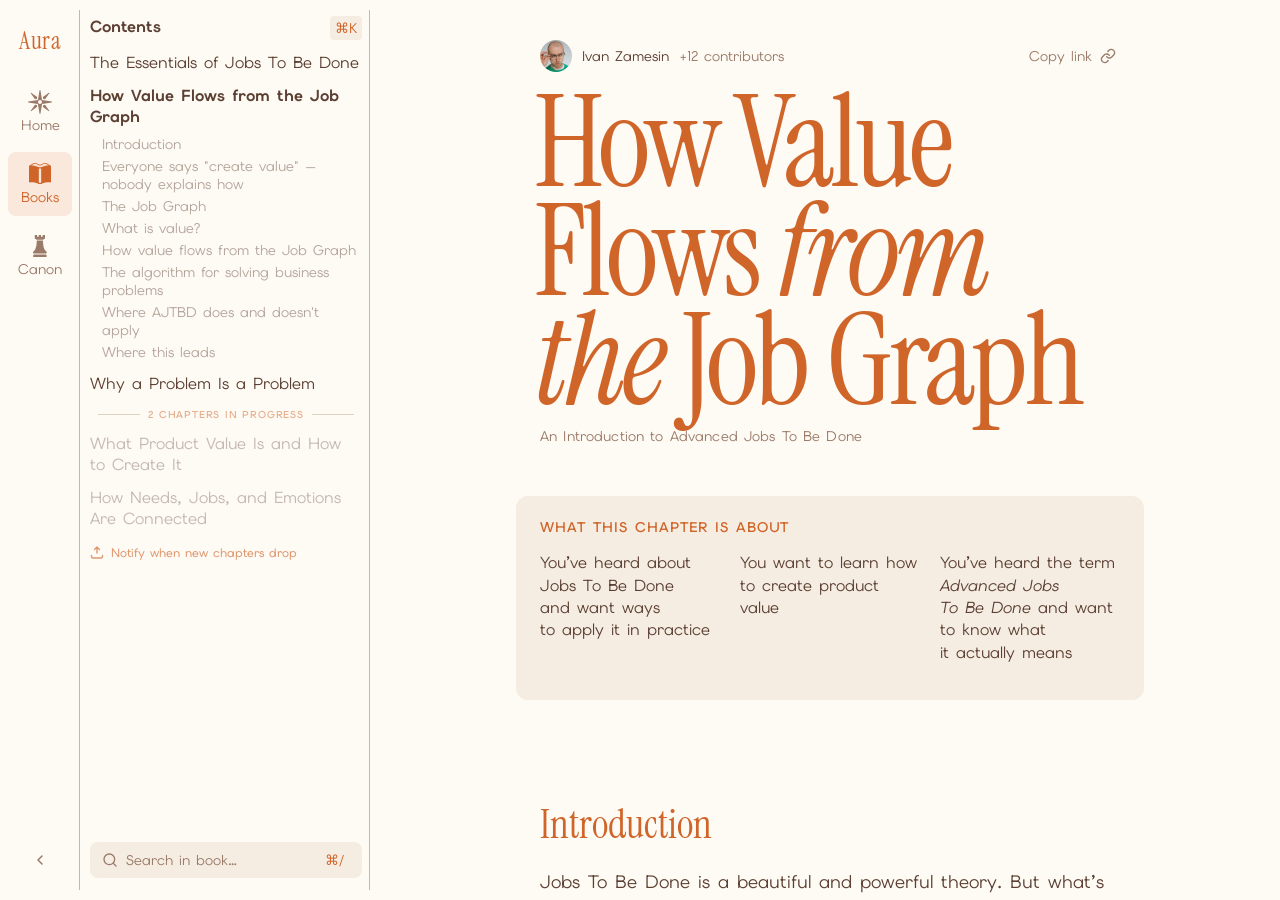
==== commit eebfe1b6: "release" ====
--- a/aura/index.html
+++ b/aura/index.html
@@ -9,7 +9,7 @@
 	<meta property="og:type" content="website" />
 	<meta property="og:site_name" content="AURA" />
 	<meta property="og:title" content="AURA" />
-	<meta property="og:image" content="opengraph.png" />
+	<meta property="og:image" content="https://markkuzmin.com/aur/opengraph.png" />
 	<link rel="icon" type="image/png" href="favicon.png">
 </head>
 
@@ -26,7 +26,7 @@
 					<div class="chapter-cover__author">
 						<img src="ivan.jpeg" alt="Ivan Zamesin">
 						<span class="author-name">Ivan Zamesin</span>
-						<span class="contributors" id="contributors-toggle">Thanks to 12 contributors</span>
+						<span class="contributors" id="contributors-toggle">+12 contributors</span>
 					</div>
 					<a class="share">Copy link <svg width="24" height="24" viewBox="0 0 24 24" fill="none" xmlns="http://www.w3.org/2000/svg"><path d="M10 13C10.4295 13.5741 10.9774 14.0491 11.6066 14.3929C12.2357 14.7367 12.9315 14.9411 13.6467 14.9923C14.3618 15.0435 15.0796 14.9403 15.7513 14.6897C16.4231 14.4392 17.0331 14.047 17.54 13.54L20.54 10.54C21.4508 9.59695 21.9548 8.33394 21.9434 7.02296C21.932 5.71198 21.4061 4.45791 20.4791 3.53087C19.5521 2.60383 18.298 2.07799 16.987 2.0666C15.676 2.0552 14.413 2.55918 13.47 3.46997L11.75 5.17997" stroke="currentColor" stroke-width="2" stroke-linecap="round" stroke-linejoin="round"/><path d="M14.0002 11C13.5707 10.4259 13.0228 9.9508 12.3936 9.60704C11.7645 9.26328 11.0687 9.05886 10.3535 9.00765C9.63841 8.95643 8.92061 9.05961 8.24885 9.3102C7.5771 9.56079 6.96709 9.95291 6.4602 10.46L3.4602 13.46C2.54941 14.403 2.04544 15.666 2.05683 16.977C2.06822 18.288 2.59407 19.542 3.52111 20.4691C4.44815 21.3961 5.70221 21.922 7.01319 21.9334C8.32418 21.9447 9.58719 21.4408 10.5302 20.53L12.2402 18.82" stroke="currentColor" stroke-width="2" stroke-linecap="round" stroke-linejoin="round"/></svg></a>
 				</div>
@@ -93,7 +93,7 @@
 				<p>Hold on. ‘Create value’ is the most overused phrase in product. Every PM book repeats it like a mantra and then describes nothing. Why should I believe <span class="abbr">ajtbd</span> has a real answer?</p>
 			</blockquote>
 
-			<p>Fair. The proof is in the algorithm — by the end of this chapter you’ll have one. If it doesn’t help you make a single concrete decision differently than you would today, throw the book at the wall.</p>
+			<p>Fair. The proof is in the algorithm — by the end of this chapter you’ll have one. If it doesn’t help you make a single concrete decision differently than you would today, throw the book at the wall.</p>
 		</div>
 
 		<div class="text-column" id="job-graph">
@@ -210,17 +210,17 @@
 			       <img src="img/5_4.png">
 			      <div class="img-label">Yandex Taxi expands from Economy upward, each new tier a neighboring segment whose Job Graph differs in a few lower-level Jobs.</div>
 			    </div>
-			  			    <div class="scroll-image--mobile active" data-index="0">
-			      <img src="img/5_1.png" alt="">
+  			    <div class="scroll-image--mobile active" data-index="0">
+			      <img src="img/5_1_mobile.png" alt="">
 			    </div>
 			    <div class="scroll-image--mobile" data-index="1">
-			      <img src="img/5_2.png" alt="">
+			      <img src="img/5_2_mobile.png" alt="">
 			    </div>
 			    <div class="scroll-image--mobile" data-index="2">
-			      <img src="img/5_3.png" alt="">
+			      <img src="img/5_3_mobile.png" alt="">
 			    </div>
 			    <div class="scroll-image--mobile" data-index="3">
-			      <img src="img/5_4.png" alt="">
+			      <img src="img/5_4_mobile.png" alt="">
 			    </div>
 			  </div>
 
@@ -382,29 +382,29 @@
 			    <div class="scroll-image" data-index="7">
 			       <img src="img/4_8.png">
 			    </div>
-			  			    <div class="scroll-image--mobile active" data-index="0">
-			      <img src="img/4_1.png" alt="">
+  			    <div class="scroll-image--mobile active" data-index="0">
+			      <img src="img/4_1_mobile.png" alt="">
 			    </div>
 			    <div class="scroll-image--mobile" data-index="1">
-			      <img src="img/4_2.png" alt="">
+			      <img src="img/4_2_mobile.png" alt="">
 			    </div>
 			    <div class="scroll-image--mobile" data-index="2">
-			      <img src="img/4_3.png" alt="">
+			      <img src="img/4_3_mobile.png" alt="">
 			    </div>
 			    <div class="scroll-image--mobile" data-index="3">
-			      <img src="img/4_4.png" alt="">
+			      <img src="img/4_4_mobile.png" alt="">
 			    </div>
 			    <div class="scroll-image--mobile" data-index="4">
-			      <img src="img/4_5.png" alt="">
+			      <img src="img/4_5_mobile.png" alt="">
 			    </div>
 			    <div class="scroll-image--mobile" data-index="5">
-			      <img src="img/4_6.png" alt="">
+			      <img src="img/4_6_mobile.png" alt="">
 			    </div>
 			    <div class="scroll-image--mobile" data-index="6">
-			      <img src="img/4_7.png" alt="">
+			      <img src="img/4_7_mobile.png" alt="">
 			    </div>
 			    <div class="scroll-image--mobile" data-index="7">
-			      <img src="img/4_8.png" alt="">
+			      <img src="img/4_8_mobile.png" alt="">
 			    </div>
 			  </div>
 
@@ -545,6 +545,18 @@
 			<path d="M1 1L13 13M13 1L1 13" stroke="currentColor" stroke-width="1.5" stroke-linecap="round"/>
 		</svg>
 	</button>
+
+	<!-- Mobile-only search bar inside the overlay (input in drawer is hidden when drawer is closed). -->
+	<div class="search-overlay__bar">
+		<div class="contents-search-wrap">
+			<svg class="contents-search-icon" width="16" height="16" viewBox="0 0 24 24" fill="none" xmlns="http://www.w3.org/2000/svg">
+				<path d="M11 19C15.4183 19 19 15.4183 19 11C19 6.58172 15.4183 3 11 3C6.58172 3 3 6.58172 3 11C3 15.4183 6.58172 19 11 19Z" stroke="currentColor" stroke-width="2" stroke-linecap="round" stroke-linejoin="round"/>
+				<path d="M20.9999 20.9999L16.6499 16.6499" stroke="currentColor" stroke-width="2" stroke-linecap="round" stroke-linejoin="round"/>
+			</svg>
+			<input class="contents-search-input" id="search-overlay-input-mobile" type="search" placeholder="Search in book…" autocomplete="off" spellcheck="false">
+			<button class="contents-search-clear" id="search-overlay-clear-mobile" aria-label="Clear">✕</button>
+		</div>
+	</div>
 
 	<div class="search-overlay__body">
 		<!-- Empty / initial state -->
--- a/aura/main.css
+++ b/aura/main.css
@@ -1,6 +1,6 @@
 
 /* ═══════════════════════════════════════════════════════════
-   1. FONTS
+   1. FONTS (Both – Google Fonts)
 ═══════════════════════════════════════════════════════════ */
 
 @font-face {
@@ -99,8 +99,7 @@
 }
 
 code {
-  font-family: "IBM Plex Mono", "Fira Mono", "Menlo", "Courier New", monospace;
-  font-size: 0.82em;
+  font-family: "Elms Sans", monospace;
   background-color: var(--color-bg-warm);
   color: var(--color-accent);
   border-radius: 4px;
@@ -583,6 +582,15 @@
   max-width: 900px;
 }
 
+/* ── Footnote ── */
+.aside {
+  font-size: 14px;
+  font-style: italic;
+  color: var(--color-text-secondary);
+  padding-left: 16px;
+  border-left: 2px solid var(--color-border-primary);
+}
+
 /* Divider after text-column */
 .chapter > .text-column::after {
   content: "";
@@ -754,7 +762,7 @@
   content: "—";
   position: absolute;
   left: 0;
-  top: 0;
+  top: -1px;
   color: var(--color-accent);
   font-weight: 600;
   line-height: 1.6;
@@ -797,11 +805,9 @@
   left: 0;
   top: 0;
   font-family: "Elms Sans", sans-serif;
-  font-size: 0.78em;
+  /*font-size: 18px;*/
   font-weight: 700;
   color: var(--color-accent);
-  line-height: 1.9;
-  letter-spacing: 0.01em;
 }
 
 /* Nested ul inside ol */
@@ -1626,6 +1632,11 @@
   color: var(--color-text-primary);
 }
 
+/* ── Mobile search bar inside overlay (hidden on tablet/desktop) ── */
+.search-overlay__bar {
+  display: none;
+}
+
 /* ── Body ── */
 .search-overlay__body {
   flex: 1;
@@ -1646,11 +1657,18 @@
   }
 }
 
-@media (max-width: 767px) {
+@media (max-width: 768px) {
   .search-overlay {
     left: 0;
     top: 0;
-    z-index: 300;
+    z-index: 400;
+  }
+
+  .search-overlay__bar {
+    display: block;
+    padding: 12px 52px 12px 16px; /* right padding leaves room for the × button */
+    border-bottom: 1px solid var(--color-border-secondary, rgba(0,0,0,0.08));
+    background: var(--color-bg);
   }
 
   .search-overlay__body {
@@ -1731,12 +1749,4 @@
 .bold   { font-weight: 700; }
 .medium { font-weight: 500; }
 .wip    { opacity: 0.35; }
-.abbr   { text-transform: uppercase; letter-spacing: 0.05em; }
-
-.aside {
-  font-size: 0.82em;
-  font-style: italic;
-  color: var(--color-text-secondary);
-  padding-left: 20px;
-  border-left: 2px solid var(--color-border-primary);
-}
+.abbr   { text-transform: uppercase; letter-spacing: 0.05em; }
--- a/aura/media.css
+++ b/aura/media.css
@@ -85,8 +85,13 @@
      2.1  БАЗОВЫЙ LAYOUT
   ────────────────────────────────────────────────────────── */
 
+  /* Хоткеи на мобиле не работают — скрываем подсказки */
+  .hotkey {
+    display: none !important;
+  }
+
   html, body {
-    overflow-x: hidden;        /* страхуем от случайного overflow */
+    /*overflow-x: hidden;       */
   }
 
   .book__wrapper {
@@ -98,7 +103,7 @@
 
   /* ── Header (бывший вертикальный navbar) ── */
   .navbar {
-    position: fixed;
+    position: absolute;
     top: 0;
     left: 0;
     width: 100%;
@@ -120,7 +125,7 @@
   /* Логотип и иконки выстраиваются в ряд */
   .navbar ul {
     flex-direction: row;
-    gap: 4px;
+    gap: 16px;
     align-items: center;
   }
 
@@ -135,18 +140,17 @@
   /* Logo — отдельной шириной, чтобы вмещался текст "Aura" */
   .navbar ul li.logo {
     width: auto;
-    padding: 0 8px;
   }
 
   /* На мобиле подписи под иконками не нужны — только глифы.
      Скрываем текстовые метки у всех пунктов, кроме логотипа. */
   .navbar ul li:not(.logo) {
-    font-size: 0;
+    font-size: 12px;
   }
 
   .navbar ul li:not(.logo) a {
     gap: 0;
-    font-size: 0;
+    font-size: 12px;
   }
 
   .navbar ul li svg {
@@ -217,7 +221,7 @@
 
   /* Внутренний скролл-блок учитывает header */
   .contents-scroll {
-    padding: calc(var(--header-height) + 16px) 16px 24px;
+    padding: 16px 16px 24px;
   }
 
   .contents-footer {
@@ -338,6 +342,12 @@
   .contributor {
     min-width: 0;
   }
+
+  .contributor img {
+    width: 24px;
+    height: 24px;
+    border-radius: 50%;
+}
 
   .chapter-cover__titles {
     padding: 12px 0 32px;
@@ -393,9 +403,14 @@
     transform: none !important;
   }
 
+  .text-column .skeptic p { 
+    font-size: 28px;
+    line-height: 36px;
+  }
+
   .skeptic::before {
     /* На узком экране уменьшаем разрыв между "WES" и "SKEPTIC" */
-    content: "WES   SKEPTIC";
+    content: "SKEPTIC   WES";
     letter-spacing: 0.12em;
     font-size: 11px;
   }
@@ -410,7 +425,7 @@
   }
 
   .text-column .science p {
-    font-size: 22px;
+    font-size: 32px;
     line-height: 1.4;
   }
 
@@ -461,9 +476,9 @@
      ребёнок — .scroll-cards (N×100vh). .scroll-images внутри —
      sticky на 100vh относительно window. */
   .scroll-section {
-    display: grid;
+    /*display: grid;
     grid-template-columns: 1fr;
-    grid-template-rows: 1fr;
+    grid-template-rows: 1fr;*/
     width: 100%;
     position: relative;
   }
@@ -496,7 +511,8 @@
 
   /* Мобильные слои — кроссфейд через opacity */
   .scroll-image--mobile {
-    display: block;
+    display: flex;
+    align-items: flex-end;
     position: absolute;
     inset: 0;
     width: 100%;
@@ -512,15 +528,15 @@
   .scroll-image--mobile img {
     width: 100%;
     height: 100%;
+    max-height: 90%;
     object-fit: contain;
     display: block;
-    background: var(--color-bg-secondary);
   }
 
   /* Карточки задают высоту секции — каждая 100vh */
   .scroll-cards {
     width: 100%;
-    gap: 0;
+    gap: 50vh;
     padding-bottom: 50vh;
     position: relative;
     z-index: 1;
